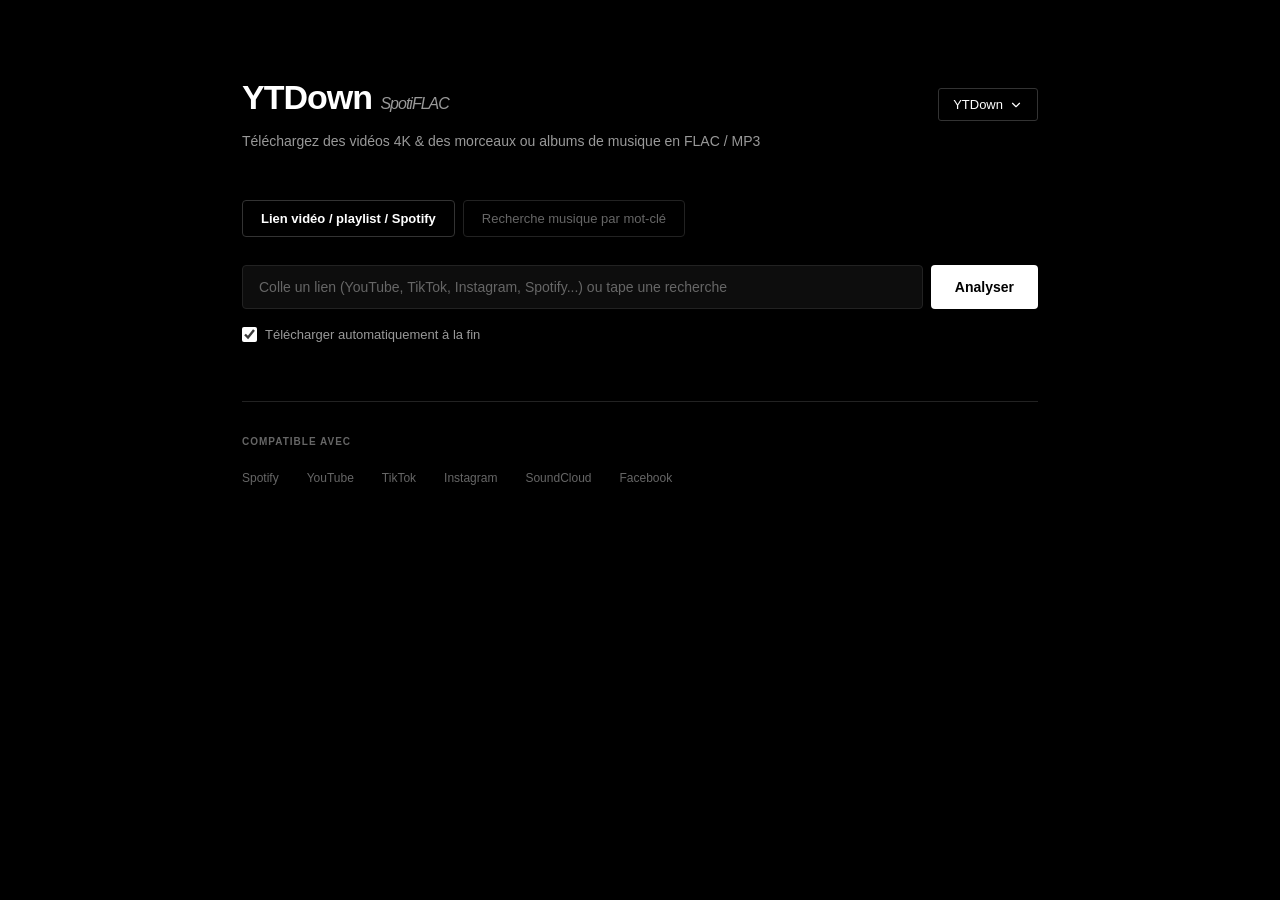
==== templates/index.html @ 919055d5 "Unifie la navigation en menu déroulant et espace mieux l'interface Remplace les liens de nav à plat " ====
<!DOCTYPE html>
<html lang="fr">
<head>
  <meta charset="UTF-8">
  <meta name="viewport" content="width=device-width, initial-scale=1.0">
  <title>YTDown — Téléchargeur Vidéo & Musique FLAC</title>
  <link rel="stylesheet" href="/static/style.css">
</head>
<body>

  <div class="app">

    <!-- ── En-tête ── -->
    <header>
      <div class="header-top">
        <h1 class="logo">YTDown <span style="font-size:16px; font-weight:400; color:var(--muted2); font-style:italic;">SpotiFLAC</span></h1>
        <div class="service-switch" id="service-switch">
          <button type="button" class="service-switch-btn" id="service-switch-btn" aria-haspopup="true" aria-expanded="false">
            <span>YTDown</span>
            <svg class="chevron" viewBox="0 0 24 24" width="14" height="14" fill="none" stroke="currentColor" stroke-width="2" stroke-linecap="round" stroke-linejoin="round" aria-hidden="true"><path d="M6 9l6 6 6-6"></path></svg>
          </button>
          <div class="service-menu hidden" id="service-menu">
            <a class="service-item current" href="/"><strong>YTDown</strong><span>Vidéos YouTube, musique générale — FLAC/MP3</span></a>
            <a class="service-item" href="/spotify"><strong>SpotiFLAC</strong><span>Qualité maximale — Hi-Res, sources multiples (Tidal, Qobuz, Amazon...). Plus lent.</span></a>
            <a class="service-item" href="/deemix"><strong>Deemix</strong><span>Le plus rapide — Deezer uniquement, jusqu'au lossless CD (bêta)</span></a>
          </div>
        </div>
        <div class="version-badge hidden" id="version-badge">
          <span class="version-dot"></span>
          <span id="v-text">yt-dlp</span>
        </div>
      </div>
      <p style="color: var(--muted2); font-size: 14px;">Téléchargez des vidéos 4K & des morceaux ou albums de musique en FLAC / MP3</p>
    </header>

    <main>

      <!-- ── Onglets de Mode ── -->
      <div class="mode-tabs" style="display: flex; gap: 8px; margin-bottom: 20px;">
        <button class="mode-tab active" id="tab-url-btn" data-mode="url" style="padding: 10px 18px; border: 1px solid var(--border2); background: transparent; color: #fff; font-family: inherit; font-size: 13px; font-weight: 600; border-radius: 4px; cursor: pointer;">Lien vidéo / playlist / Spotify</button>
        <button class="mode-tab" id="tab-search-btn" data-mode="search" style="padding: 10px 18px; border: 1px solid var(--border); background: transparent; color: var(--muted); font-family: inherit; font-size: 13px; font-weight: 500; border-radius: 4px; cursor: pointer;">Recherche musique par mot-clé</button>
      </div>

      <!-- Mode 1 : URL (Vidéo / Playlist / Spotify Album / Track) -->
      <section id="sec-url" class="mode-sec">
        <div class="input-row">
          <input type="text" id="url-input" placeholder="Colle un lien (YouTube, TikTok, Instagram, Spotify...) ou tape une recherche" autocomplete="off" spellcheck="false">
          <button id="fetch-btn">
            <span id="btn-label">Analyser</span>
            <span id="btn-spinner" class="spinner hidden"></span>
          </button>
        </div>

        <div id="url-search-results" class="results-grid hidden" style="display: grid; grid-template-columns: repeat(auto-fill, minmax(200px, 1fr)); gap: 12px; margin-bottom: 16px;"></div>

        <div class="auto-dl-row">
          <label style="display:flex; align-items:center; gap:8px; cursor:pointer;">
            <input type="checkbox" id="auto-dl-chk" checked>
            <span>Télécharger automatiquement à la fin</span>
          </label>
        </div>
      </section>

      <!-- Mode 2 : Recherche de Musique par mot-clé -->
      <section id="sec-search" class="mode-sec hidden">
        <div class="input-row">
          <input type="text" id="music-input" placeholder="Rechercher par mot-clé (Titre, artiste, groupe)..." autocomplete="off">
          <button id="music-search-btn">
            <span id="music-btn-label">Rechercher</span>
            <span id="music-btn-spinner" class="spinner hidden"></span>
          </button>
        </div>

        <div class="music-sources" style="display: flex; gap: 6px; margin: 12px 0 4px;">
          <button class="src-chip active" data-src="youtube" style="padding: 6px 14px; border: 1px solid #fff; background: #fff; color: #000; font-size: 12px; font-weight: 600; border-radius: 3px; cursor: pointer;">YouTube</button>
          <button class="src-chip" data-src="spotify" style="padding: 6px 14px; border: 1px solid var(--border2); background: transparent; color: var(--muted2); font-size: 12px; font-weight: 500; border-radius: 3px; cursor: pointer;">Spotify</button>
          <button class="src-chip" data-src="soundcloud" style="padding: 6px 14px; border: 1px solid var(--border2); background: transparent; color: var(--muted2); font-size: 12px; font-weight: 500; border-radius: 3px; cursor: pointer;">SoundCloud</button>
        </div>

        <div id="music-results" class="results-grid" style="display: grid; grid-template-columns: repeat(auto-fill, minmax(200px, 1fr)); gap: 12px; margin-top: 12px;"></div>
        <div id="music-error" class="error hidden" style="margin-top: 12px;"></div>
      </section>

      <div id="error-msg" class="error hidden"></div>

      <!-- CARTE SPOTIFLAC / ALBUM SPOTIFY -->
      <div id="spoti-card" class="card hidden">
        <div class="thumb-wrap" style="aspect-ratio: 1/1; max-width: 240px; margin: 20px auto 0; border-radius: 4px;">
          <img id="spoti-cover" src="" alt="Cover">
          <span id="spoti-badge" class="badge badge-playlist">ALBUM</span>
        </div>
        <div class="card-body">
          <div class="meta-top">
            <h2 id="spoti-title"></h2>
            <p id="spoti-artist" class="meta-sub"></p>
          </div>

          <div class="label">Format de téléchargement SpotiFLAC</div>
          <div class="fmt-tabs" id="spoti-fmt-tabs">
            <button class="fmt-tab active" data-spoti-fmt="flac">FLAC HD (Lossless)</button>
            <button class="fmt-tab" data-spoti-fmt="mp3">MP3 320k</button>
            <button class="fmt-tab" data-spoti-fmt="m4a">M4A 256k</button>
          </div>

          <div id="spoti-track-list-wrap" style="margin-top: 8px; border-top: 1px solid var(--border); padding-top: 12px;">
            <div class="label" style="margin-bottom: 8px;">Pistes incluses (<span id="spoti-count">0</span>)</div>
            <div id="spoti-track-list" style="max-height: 200px; overflow-y: auto; display: flex; flex-direction: column; gap: 4px; font-size: 13px; color: var(--muted2);"></div>
          </div>

          <button id="spoti-dl-btn" class="dl-btn">Télécharger l'Album complet (.zip)</button>
        </div>
      </div>

      <!-- CARTE VIDÉO UNIQUE -->
      <div id="video-card" class="card hidden">
        <div class="thumb-wrap">
          <img id="video-thumb" src="" alt="">
          <span id="video-duration" class="badge"></span>
          <button id="thumb-btn" class="thumb-btn">Miniature</button>
        </div>
        <div class="card-body">
          <div class="meta-top">
            <h2 id="video-title"></h2>
            <p class="meta-sub">
              <span id="video-channel"></span>
              <span class="sep">•</span>
              <span id="video-views"></span>
            </p>
          </div>

          <div class="label">Format</div>
          <div class="fmt-tabs" id="fmt-tabs">
            <button class="fmt-tab active" data-fmt="mp4">MP4</button>
            <button class="fmt-tab" data-fmt="mp3">MP3</button>
            <button class="fmt-tab" data-fmt="flac">FLAC</button>
            <button class="fmt-tab" data-fmt="m4a">M4A</button>
            <button class="fmt-tab" data-fmt="mkv">MKV</button>
            <button class="fmt-tab fmt-optimal" data-fmt="best">Optimal</button>
          </div>

          <div id="quality-section">
            <div class="label">Qualité maximale</div>
            <div class="q-grid" id="q-grid">
              <button class="q-btn active" data-q="1080">1080p</button>
              <button class="q-btn" data-q="720">720p</button>
              <button class="q-btn" data-q="480">480p</button>
              <button class="q-btn" data-q="4k">4K</button>
            </div>
          </div>

          <button id="dl-btn" class="dl-btn">Télécharger</button>
        </div>
      </div>

      <!-- CARTE PLAYLIST -->
      <div id="playlist-card" class="card hidden">
        <div class="thumb-wrap">
          <img id="p-thumb" src="" alt="">
          <span id="p-count" class="badge badge-playlist">PLAYLIST</span>
        </div>
        <div class="card-body">
          <div class="meta-top">
            <h2 id="p-title"></h2>
            <p id="p-channel" class="meta-sub"></p>
          </div>

          <div class="label">Format</div>
          <div class="fmt-tabs" id="p-fmt-tabs">
            <button class="fmt-tab active" data-fmt="mp4">MP4</button>
            <button class="fmt-tab" data-fmt="mp3">MP3</button>
            <button class="fmt-tab" data-fmt="flac">FLAC</button>
          </div>

          <button id="p-dl-btn" class="dl-btn">Tout télécharger (.zip)</button>
        </div>
      </div>

      <!-- CARTE PROGRESSION -->
      <div id="progress-card" class="card hidden">
        <div class="prog-head">
          <span id="prog-label">Démarrage...</span>
          <span id="prog-pct">0%</span>
        </div>
        <div class="prog-track">
          <div id="prog-fill" class="prog-fill"></div>
        </div>
        <div class="prog-meta">
          <span id="prog-current"></span>
          <div>
            <span id="prog-speed"></span>
            <span id="prog-eta" style="margin-left: 8px;"></span>
          </div>
        </div>
      </div>

      <!-- CARTE TERMINÉ -->
      <div id="done-card" class="card done-card hidden">
        <span class="done-check">✓</span>
        <div class="done-info">
          <strong>Terminé</strong>
          <span id="done-name"></span>
        </div>
        <a href="#" id="save-link" class="save-btn">Sauvegarder</a>
      </div>

    </main>

    <!-- ── Services ── -->
    <footer>
      <p class="compat-label">Compatible avec</p>
      <div class="services">
        <div class="svc" title="Spotify"><span>Spotify</span></div>
        <div class="svc" title="YouTube"><span>YouTube</span></div>
        <div class="svc" title="TikTok"><span>TikTok</span></div>
        <div class="svc" title="Instagram"><span>Instagram</span></div>
        <div class="svc" title="SoundCloud"><span>SoundCloud</span></div>
        <div class="svc" title="Facebook"><span>Facebook</span></div>
      </div>
    </footer>

  </div>

  <script src="/static/nav.js"></script>
  <script src="/static/app.js"></script>
</body>
</html>
---- static/style.css ----
*, *::before, *::after { box-sizing: border-box; margin: 0; padding: 0; }

:root {
  --bg:      #000;
  --card:    #0d0d0d;
  --border:  #222;
  --border2: #333;
  --text:    #fff;
  --muted:   #666;
  --muted2:  #999;
}

body {
  font-family: 'Helvetica Neue', Helvetica, Arial, -apple-system, sans-serif;
  background: var(--bg);
  color: var(--text);
  min-height: 100vh;
  font-size: 15px;
  line-height: 1.5;
  -webkit-font-smoothing: antialiased;
}

.app {
  max-width: 860px;
  margin: 0 auto;
  padding: 72px 32px 110px;
}

/* Un peu d'air entre chaque bloc direct de <main> (sections, cartes...) ;
   les margin-bottom existants (ex. .card) fusionnent avec cette valeur au
   lieu de s'additionner (comportement standard du flux normal). */
main > * + * {
  margin-top: 28px;
}

/* ─── Header ─────────────────────────────── */
header {
  margin-bottom: 48px;
}

.header-top {
  display: flex;
  align-items: baseline;
  justify-content: space-between;
  margin-bottom: 8px;
}

.logo {
  font-size: 34px;
  font-weight: 700;
  letter-spacing: -1px;
}

.version-badge {
  display: flex;
  align-items: center;
  gap: 6px;
  color: var(--muted);
  font-size: 11px;
  cursor: default;
}

.version-dot {
  width: 6px;
  height: 6px;
  border-radius: 50%;
  background: var(--muted);
  flex-shrink: 0;
  transition: background 0.3s;
}

.version-dot.ok      { background: #4ade80; }
.version-dot.checking { background: #facc15; animation: pulse 1s infinite; }
.version-dot.error   { background: #f87171; }

@keyframes pulse {
  0%, 100% { opacity: 1; }
  50%       { opacity: 0.3; }
}

.tagline {
  color: var(--muted);
  font-size: 13px;
}

.beta-badge {
  display: inline-block;
  vertical-align: middle;
  margin-left: 8px;
  padding: 2px 8px;
  border-radius: 3px;
  background: #facc15;
  color: #000;
  font-size: 11px;
  font-weight: 700;
  letter-spacing: 0.04em;
}

/* ─── Input row ───────────────────────────── */
.input-row {
  display: flex;
  gap: 8px;
  margin-bottom: 16px;
}

.input-row input {
  flex: 1;
  background: var(--card);
  border: 1px solid var(--border);
  border-radius: 4px;
  color: var(--text);
  font-family: inherit;
  font-size: 14px;
  padding: 13px 16px;
  outline: none;
  transition: border-color 0.15s;
  min-width: 0;
}

.input-row input::placeholder { color: var(--muted); }
.input-row input:focus { border-color: var(--border2); }

.input-row button {
  flex-shrink: 0;
  background: #fff;
  border: none;
  border-radius: 4px;
  color: #000;
  font-family: inherit;
  font-size: 14px;
  font-weight: 600;
  padding: 13px 24px;
  cursor: pointer;
  transition: opacity 0.15s;
  white-space: nowrap;
}

.input-row button:hover   { opacity: 0.85; }
.input-row button:disabled { opacity: 0.4; cursor: not-allowed; }

/* ─── Auto-download toggle ────────────────── */
.auto-dl-row {
  display: flex;
  align-items: center;
  gap: 8px;
  margin-bottom: 16px;
  cursor: pointer;
  color: var(--muted2);
  font-size: 13px;
  user-select: none;
}

.auto-dl-row input[type="checkbox"] {
  width: 15px;
  height: 15px;
  accent-color: #fff;
  cursor: pointer;
  flex-shrink: 0;
}

/* ─── Error ───────────────────────────────── */
.error {
  border: 1px solid #3a1a1a;
  background: #1a0a0a;
  border-radius: 4px;
  color: #f87171;
  font-size: 13px;
  padding: 12px 14px;
  margin-bottom: 16px;
}

/* ─── Cards ───────────────────────────────── */
.card {
  background: var(--card);
  border: 1px solid var(--border);
  border-radius: 4px;
  margin-bottom: 12px;
  overflow: hidden;
  animation: fadeUp 0.2s ease both;
}

@keyframes fadeUp {
  from { opacity: 0; transform: translateY(6px); }
  to   { opacity: 1; transform: translateY(0); }
}

/* Thumbnail */
.thumb-wrap {
  position: relative;
  aspect-ratio: 16/9;
  background: #111;
  overflow: hidden;
}

.thumb-wrap img {
  width: 100%;
  height: 100%;
  object-fit: cover;
  display: block;
}

.badge {
  position: absolute;
  bottom: 8px;
  right: 8px;
  background: rgba(0,0,0,0.8);
  color: #fff;
  font-size: 11px;
  font-weight: 600;
  padding: 2px 7px;
  border-radius: 2px;
  letter-spacing: 0.02em;
}

.badge-playlist {
  bottom: auto;
  top: 8px;
  right: 8px;
  background: #fff;
  color: #000;
}

.thumb-btn {
  position: absolute;
  top: 8px;
  right: 8px;
  background: rgba(0,0,0,0.75);
  border: 1px solid rgba(255,255,255,0.15);
  border-radius: 3px;
  color: #fff;
  font-family: inherit;
  font-size: 11px;
  font-weight: 500;
  padding: 5px 10px;
  cursor: pointer;
  transition: background 0.15s;
}

.thumb-btn:hover    { background: rgba(0,0,0,0.95); }
.thumb-btn:disabled { opacity: 0.4; cursor: not-allowed; }

/* Card body */
.card-body {
  padding: 26px;
  display: flex;
  flex-direction: column;
  gap: 20px;
}

.meta-top { display: flex; flex-direction: column; gap: 5px; }

.meta-top h2 {
  font-size: 17px;
  font-weight: 600;
  line-height: 1.35;
}

.meta-sub { color: var(--muted2); font-size: 13px; }
.sep { margin: 0 6px; opacity: 0.4; }

/* ─── Section label ───────────────────────── */
.label {
  font-size: 10px;
  font-weight: 700;
  text-transform: uppercase;
  letter-spacing: 0.1em;
  color: var(--muted);
  margin-bottom: -6px;
}

/* ─── Format tabs ─────────────────────────── */
.fmt-tabs {
  display: flex;
  gap: 6px;
}

.fmt-tab {
  padding: 8px 16px;
  border: 1px solid var(--border2);
  border-radius: 3px;
  background: transparent;
  color: var(--muted2);
  font-family: inherit;
  font-size: 13px;
  font-weight: 500;
  cursor: pointer;
  display: flex;
  align-items: center;
  gap: 5px;
  transition: all 0.15s;
}

.fmt-tab:hover { border-color: #555; color: var(--text); }

.fmt-tab.active {
  background: #fff;
  border-color: #fff;
  color: #000;
}

/* Optimal tab — slightly wider, marked as default */
.fmt-optimal {
  font-weight: 700;
  letter-spacing: 0.01em;
}

.fmt-tab.unavailable {
  opacity: 0.25;
  cursor: not-allowed;
  pointer-events: none;
}

.settings-head {
  display: flex;
  align-items: center;
  justify-content: space-between;
}

.settings-panel {
  display: flex;
  flex-direction: column;
  gap: 20px;
}

.settings-hint {
  font-size: 11px;
  margin-top: 6px;
}

.gear-btn {
  display: flex;
  align-items: center;
  justify-content: center;
  width: 32px;
  height: 32px;
  flex-shrink: 0;
  background: transparent;
  border: 1px solid var(--border2);
  border-radius: 50%;
  color: var(--muted2);
  cursor: pointer;
  transition: all 0.15s;
}

.gear-btn:hover, .gear-btn[aria-expanded="true"] {
  color: var(--text);
  border-color: var(--muted2);
}

/* ─── Quality grid ────────────────────────── */
.q-grid {
  display: flex;
  flex-wrap: wrap;
  gap: 6px;
}

.q-btn {
  padding: 8px 15px;
  border: 1px solid var(--border2);
  border-radius: 3px;
  background: transparent;
  color: var(--muted2);
  font-family: inherit;
  font-size: 13px;
  font-weight: 500;
  cursor: pointer;
  transition: all 0.15s;
}

.q-btn:hover  { border-color: #555; color: var(--text); }

.q-btn.active {
  border-color: #fff;
  color: #fff;
}

.q-btn:disabled {
  opacity: 0.2;
  cursor: not-allowed;
  border-color: var(--border);
}

/* ─── Download button ─────────────────────── */
.dl-btn {
  width: 100%;
  padding: 13px;
  background: #fff;
  border: none;
  border-radius: 3px;
  color: #000;
  font-family: inherit;
  font-size: 14px;
  font-weight: 700;
  letter-spacing: 0.02em;
  cursor: pointer;
  transition: opacity 0.15s;
  margin-top: 4px;
}

.dl-btn:hover    { opacity: 0.85; }
.dl-btn:disabled { opacity: 0.35; cursor: not-allowed; }

/* ─── Progress card ───────────────────────── */
.prog-head {
  display: flex;
  justify-content: space-between;
  align-items: center;
  padding: 16px 20px 10px;
  font-size: 13px;
}

#prog-pct { font-weight: 700; }

.prog-track {
  height: 2px;
  background: #1a1a1a;
  margin: 0 20px;
}

.prog-fill {
  height: 100%;
  background: #fff;
  width: 0%;
  transition: width 0.3s ease;
}

.prog-meta {
  display: flex;
  justify-content: space-between;
  padding: 8px 20px 16px;
  font-size: 11px;
  color: var(--muted);
}

/* ─── Done card ───────────────────────────── */
.done-card {
  display: flex;
  align-items: center;
  gap: 14px;
  padding: 16px 20px;
  border-color: #1a2a1a;
  background: #080e08;
}

.done-check {
  font-size: 18px;
  color: #4ade80;
  flex-shrink: 0;
}

.done-info {
  flex: 1;
  min-width: 0;
  display: flex;
  flex-direction: column;
  gap: 2px;
}

.done-info strong { font-size: 13px; font-weight: 600; }

.done-info span {
  font-size: 11px;
  color: var(--muted);
  white-space: nowrap;
  overflow: hidden;
  text-overflow: ellipsis;
}

.save-btn {
  flex-shrink: 0;
  padding: 8px 16px;
  background: #4ade80;
  border-radius: 3px;
  color: #000;
  font-family: inherit;
  font-size: 12px;
  font-weight: 700;
  text-decoration: none;
  transition: opacity 0.15s;
}

.save-btn:hover { opacity: 0.85; }

/* ─── Footer / services ───────────────────── */
footer {
  margin-top: 56px;
  padding-top: 32px;
  border-top: 1px solid var(--border);
}

.compat-label {
  font-size: 10px;
  font-weight: 700;
  text-transform: uppercase;
  letter-spacing: 0.1em;
  color: var(--muted);
  margin-bottom: 20px;
}

.services {
  display: flex;
  flex-wrap: wrap;
  gap: 20px 28px;
}

.svc {
  display: flex;
  align-items: center;
  gap: 7px;
  color: var(--muted);
  transition: color 0.15s;
  cursor: default;
}

.svc:hover { color: var(--text); }

.svc svg {
  width: 16px;
  height: 16px;
  flex-shrink: 0;
}

.svc span {
  font-size: 12px;
  font-weight: 500;
}

/* ─── Utility ─────────────────────────────── */
.hidden { display: none !important; }

/* ─── Responsive ──────────────────────────── */
@media (max-width: 480px) {
  .app { padding: 32px 14px 60px; }
  .input-row { flex-direction: column; }
  .input-row button { width: 100%; }
  .fmt-tabs { flex-wrap: wrap; }
  .done-card { flex-wrap: wrap; }
  .save-btn { width: 100%; text-align: center; }
}

/* ─── Réglages avancés (switches) ────────── */
.adv-settings {
  border: 1px solid var(--border);
  border-radius: 10px;
  padding: 0;
  margin: 4px 0 16px;
  background: rgba(255,255,255,0.02);
}
.adv-settings summary {
  cursor: pointer;
  padding: 12px 14px;
  font-size: 13px;
  font-weight: 600;
  color: var(--muted2);
  list-style: none;
  display: flex;
  align-items: baseline;
  gap: 8px;
  user-select: none;
  min-height: 44px;
}
.adv-settings summary::-webkit-details-marker { display: none; }
.adv-settings summary::before { content: '▸'; transition: transform 0.15s; }
.adv-settings[open] summary::before { transform: rotate(90deg); }
.adv-settings summary:hover { color: var(--text); }
.summary-hint { font-weight: 400; font-size: 11px; color: var(--muted); }

.settings-groups {
  display: grid;
  grid-template-columns: repeat(auto-fit, minmax(240px, 1fr));
  gap: 4px 24px;
  padding: 4px 14px 14px;
}
.settings-group h4 {
  font-size: 11px;
  text-transform: uppercase;
  letter-spacing: 0.06em;
  color: var(--muted);
  margin: 12px 0 6px;
}

.toggle {
  display: flex;
  align-items: center;
  gap: 10px;
  padding: 7px 0;
  cursor: pointer;
  min-height: 36px;
  -webkit-tap-highlight-color: transparent;
}
.toggle input { position: absolute; opacity: 0; width: 0; height: 0; }
.toggle .switch {
  flex: 0 0 auto;
  width: 38px;
  height: 22px;
  border-radius: 11px;
  background: var(--border2);
  position: relative;
  transition: background 0.15s;
}
.toggle .switch::after {
  content: '';
  position: absolute;
  top: 2px;
  left: 2px;
  width: 18px;
  height: 18px;
  border-radius: 50%;
  background: #fff;
  transition: transform 0.15s;
}
.toggle input:checked + .switch { background: #1db954; }
.toggle input:checked + .switch::after { transform: translateX(16px); }
.toggle input:focus-visible + .switch { outline: 2px solid #1db954; outline-offset: 2px; }
.toggle-text { font-size: 13px; color: var(--text); }

.toggle-select { justify-content: space-between; }
.toggle-select select {
  background: var(--card);
  color: var(--text);
  border: 1px solid var(--border2);
  border-radius: 8px;
  padding: 8px 10px;
  font-size: 13px;
  min-height: 40px;
}

/* ─── Liste de pistes sélectionnables ────── */
.tracks-head {
  display: flex;
  align-items: center;
  justify-content: space-between;
  gap: 10px;
  flex-wrap: wrap;
}
.track-tools { display: flex; gap: 6px; }
.mini-btn {
  background: transparent;
  border: 1px solid var(--border2);
  border-radius: 8px;
  color: var(--muted2);
  font-size: 11px;
  padding: 6px 12px;
  cursor: pointer;
  min-height: 32px;
}
.mini-btn:hover { color: var(--text); border-color: var(--muted2); }

.track-list {
  max-height: 360px;
  overflow-y: auto;
  border: 1px solid var(--border);
  border-radius: 10px;
  margin-top: 8px;
}
.track-row {
  display: flex;
  align-items: center;
  gap: 10px;
  padding: 9px 12px;
  border-bottom: 1px solid var(--border);
  cursor: pointer;
  min-height: 44px;
  -webkit-tap-highlight-color: transparent;
}
.track-row:last-child { border-bottom: none; }
.track-row:hover { background: rgba(255,255,255,0.03); }
.track-row .switch { flex: 0 0 auto; }
.track-num {
  flex: 0 0 auto;
  width: 24px;
  text-align: right;
  font-size: 11px;
  color: var(--muted);
  font-variant-numeric: tabular-nums;
}
.track-text {
  font-size: 13px;
  min-width: 0;
  overflow: hidden;
  text-overflow: ellipsis;
  white-space: nowrap;
}
.track-text strong { font-weight: 500; color: var(--text); }
.track-text span { color: var(--muted2); }
.track-text em { color: var(--muted); font-style: normal; font-size: 11px; }

@media (max-width: 560px) {
  .settings-groups { grid-template-columns: 1fr; }
  .toggle { min-height: 44px; }
  .toggle-text { font-size: 14px; }
  .track-text { white-space: normal; }
}

/* ─── Admin panel ──────────────────────────── */
.admin-h2 { font-size: 15px; font-weight: 600; margin-bottom: 4px; }

.admin-success {
  border: 1px solid #16351f;
  background: #0a1a0d;
  border-radius: 4px;
  color: #4ade80;
  font-size: 13px;
  padding: 12px 14px;
  margin-bottom: 16px;
}

.admin-list {
  display: flex;
  flex-direction: column;
  gap: 8px;
  margin: 8px 0 16px;
}

.admin-row {
  display: flex;
  flex-wrap: wrap;
  align-items: center;
  gap: 10px;
  padding: 10px 0;
  border-bottom: 1px solid var(--border);
  font-size: 13px;
}

.admin-row code {
  color: var(--muted2);
  font-size: 12px;
}

.admin-row-action { margin-left: auto; }

.admin-form {
  display: flex;
  flex-direction: column;
  gap: 10px;
  padding-top: 8px;
  border-top: 1px solid var(--border);
}

.role-badge {
  font-size: 11px;
  font-weight: 600;
  padding: 2px 8px;
  border-radius: 2px;
  background: var(--card);
  border: 1px solid var(--border2);
  color: var(--muted2);
}

.role-badge.role-admin {
  background: #fff;
  border-color: #fff;
  color: #000;
}

/* ─── Preview d'extrait audio ──────────────── */
.preview-btn {
  display: flex;
  align-items: center;
  justify-content: center;
  width: 26px;
  height: 26px;
  flex-shrink: 0;
  background: transparent;
  border: 1px solid var(--border2);
  border-radius: 50%;
  color: var(--muted2);
  font-size: 10px;
  cursor: pointer;
  transition: all 0.15s;
}

.preview-btn:hover { color: var(--text); border-color: var(--muted2); }

.preview-btn.playing {
  background: #fff;
  border-color: #fff;
  color: #000;
}

/* ─── Sélecteur de service (menu déroulant) ─ */
.service-switch { position: relative; }

.service-switch-btn {
  display: flex;
  align-items: center;
  gap: 6px;
  padding: 8px 14px;
  border: 1px solid var(--border2);
  border-radius: 3px;
  background: transparent;
  color: var(--text);
  font-family: inherit;
  font-size: 13px;
  font-weight: 500;
  cursor: pointer;
  transition: all 0.15s;
}

.service-switch-btn:hover, .service-switch-btn[aria-expanded="true"] {
  border-color: #555;
}

.service-switch-btn .chevron { flex-shrink: 0; transition: transform 0.15s; }
.service-switch-btn[aria-expanded="true"] .chevron { transform: rotate(180deg); }

.service-menu {
  position: absolute;
  top: calc(100% + 8px);
  right: 0;
  width: 300px;
  max-width: 90vw;
  background: var(--card);
  border: 1px solid var(--border2);
  border-radius: 6px;
  padding: 6px;
  z-index: 20;
  box-shadow: 0 12px 32px rgba(0,0,0,0.5);
}

.service-item {
  display: flex;
  flex-direction: column;
  gap: 3px;
  padding: 10px 12px;
  border-radius: 4px;
  text-decoration: none;
  color: var(--text);
  transition: background 0.15s;
}

.service-item:hover { background: rgba(255,255,255,0.06); }

.service-item strong {
  font-size: 13px;
  font-weight: 600;
  display: flex;
  align-items: center;
  gap: 6px;
}

.service-item span { font-size: 11px; color: var(--muted2); line-height: 1.4; }

.service-item.current { background: rgba(255,255,255,0.04); cursor: default; }

.service-item.current strong::after {
  content: 'Ici';
  font-size: 9px;
  font-weight: 700;
  text-transform: uppercase;
  letter-spacing: 0.04em;
  color: var(--muted);
  border: 1px solid var(--border2);
  border-radius: 2px;
  padding: 1px 5px;
  margin-left: auto;
}
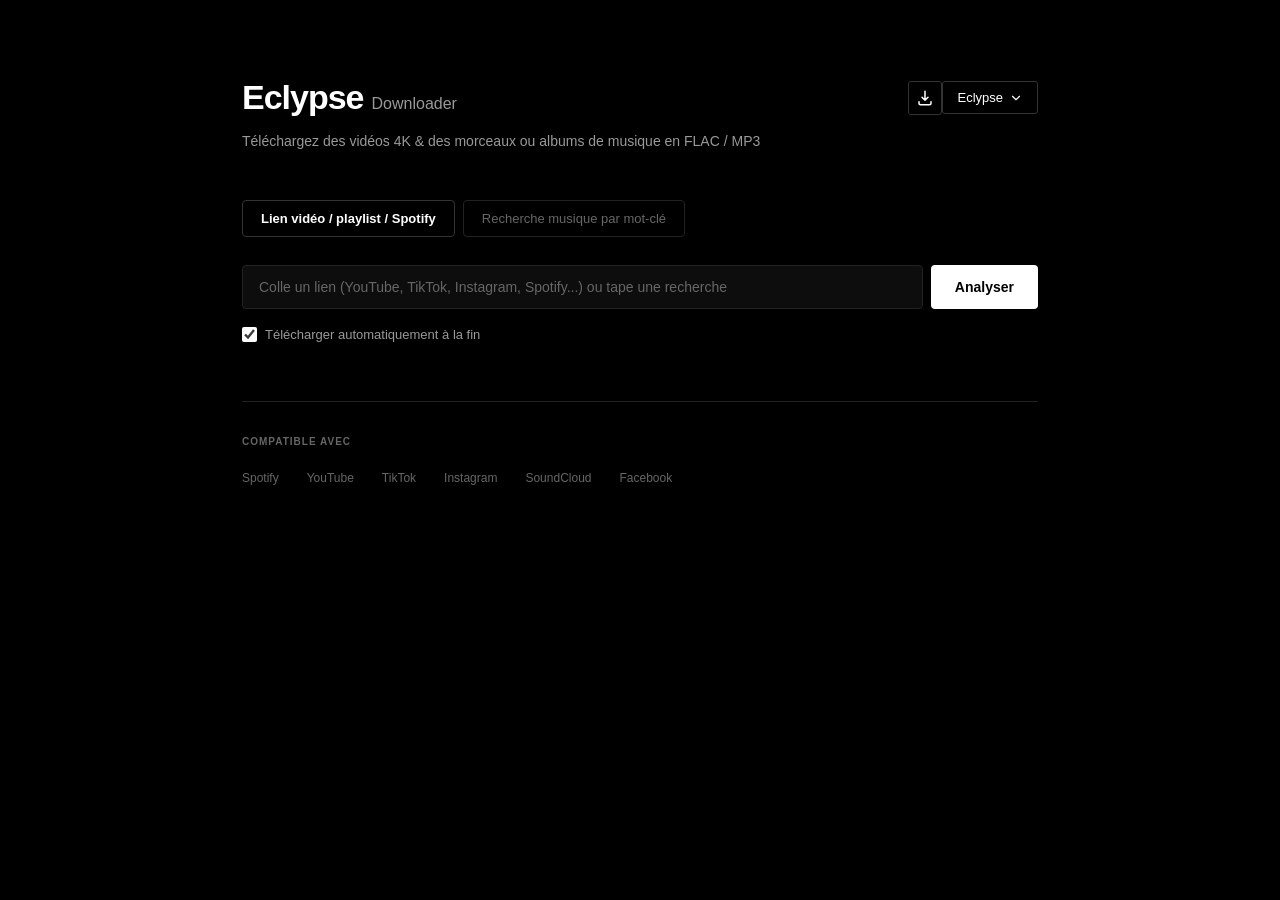
==== commit 4add7cd0: "Ajoute un bouton d'annulation de téléchargement (yt-dlp, SpotiFLAC, Deemix) Nouvelle route /api/canc" ====
--- a/templates/index.html
+++ b/templates/index.html
@@ -3,7 +3,7 @@
 <head>
   <meta charset="UTF-8">
   <meta name="viewport" content="width=device-width, initial-scale=1.0">
-  <title>YTDown — Téléchargeur Vidéo & Musique FLAC</title>
+  <title>Eclypse Downloader</title>
   <link rel="stylesheet" href="/static/style.css">
 </head>
 <body>
@@ -13,21 +13,23 @@
     <!-- ── En-tête ── -->
     <header>
       <div class="header-top">
-        <h1 class="logo">YTDown <span style="font-size:16px; font-weight:400; color:var(--muted2); font-style:italic;">SpotiFLAC</span></h1>
-        <div class="service-switch" id="service-switch">
-          <button type="button" class="service-switch-btn" id="service-switch-btn" aria-haspopup="true" aria-expanded="false">
-            <span>YTDown</span>
-            <svg class="chevron" viewBox="0 0 24 24" width="14" height="14" fill="none" stroke="currentColor" stroke-width="2" stroke-linecap="round" stroke-linejoin="round" aria-hidden="true"><path d="M6 9l6 6 6-6"></path></svg>
-          </button>
-          <div class="service-menu hidden" id="service-menu">
-            <a class="service-item current" href="/"><strong>YTDown</strong><span>Vidéos YouTube, musique générale — FLAC/MP3</span></a>
-            <a class="service-item" href="/spotify"><strong>SpotiFLAC</strong><span>Qualité maximale — Hi-Res, sources multiples (Tidal, Qobuz, Amazon...). Plus lent.</span></a>
-            <a class="service-item" href="/deemix"><strong>Deemix</strong><span>Le plus rapide — Deezer uniquement, jusqu'au lossless CD (bêta)</span></a>
-          </div>
-        </div>
-        <div class="version-badge hidden" id="version-badge">
-          <span class="version-dot"></span>
-          <span id="v-text">yt-dlp</span>
+        <h1 class="logo">Eclypse<span class="logo-mode">Downloader</span></h1>
+        <div class="header-actions">
+          <div class="service-switch" id="service-switch">
+            <button type="button" class="service-switch-btn" id="service-switch-btn" aria-haspopup="true" aria-expanded="false">
+              <span>Eclypse</span>
+              <svg class="chevron" viewBox="0 0 24 24" width="14" height="14" fill="none" stroke="currentColor" stroke-width="2" stroke-linecap="round" stroke-linejoin="round" aria-hidden="true"><path d="M6 9l6 6 6-6"></path></svg>
+            </button>
+            <div class="service-menu hidden" id="service-menu">
+              <a class="service-item current" href="/"><strong>Eclypse</strong><span>Vidéos YouTube, musique générale — FLAC/MP3</span></a>
+              <a class="service-item" href="/spotify"><strong>SpotiFLAC</strong><span>Qualité maximale — Hi-Res, sources multiples (Tidal, Qobuz, Amazon...). Plus lent.</span></a>
+              <a class="service-item" href="/deemix"><strong>Deemix</strong><span>Le plus rapide — Deezer uniquement, jusqu'au lossless CD (bêta)</span></a>
+            </div>
+          </div>
+          <div class="version-badge hidden" id="version-badge">
+            <span class="version-dot"></span>
+            <span id="v-text">yt-dlp</span>
+          </div>
         </div>
       </div>
       <p style="color: var(--muted2); font-size: 14px;">Téléchargez des vidéos 4K & des morceaux ou albums de musique en FLAC / MP3</p>
@@ -55,7 +57,7 @@
 
         <div class="auto-dl-row">
           <label style="display:flex; align-items:center; gap:8px; cursor:pointer;">
-            <input type="checkbox" id="auto-dl-chk" checked>
+            <input type="checkbox" id="auto-dl-chk" data-auto-dl checked>
             <span>Télécharger automatiquement à la fin</span>
           </label>
         </div>
@@ -83,33 +85,10 @@
 
       <div id="error-msg" class="error hidden"></div>
 
-      <!-- CARTE SPOTIFLAC / ALBUM SPOTIFY -->
-      <div id="spoti-card" class="card hidden">
-        <div class="thumb-wrap" style="aspect-ratio: 1/1; max-width: 240px; margin: 20px auto 0; border-radius: 4px;">
-          <img id="spoti-cover" src="" alt="Cover">
-          <span id="spoti-badge" class="badge badge-playlist">ALBUM</span>
-        </div>
-        <div class="card-body">
-          <div class="meta-top">
-            <h2 id="spoti-title"></h2>
-            <p id="spoti-artist" class="meta-sub"></p>
-          </div>
-
-          <div class="label">Format de téléchargement SpotiFLAC</div>
-          <div class="fmt-tabs" id="spoti-fmt-tabs">
-            <button class="fmt-tab active" data-spoti-fmt="flac">FLAC HD (Lossless)</button>
-            <button class="fmt-tab" data-spoti-fmt="mp3">MP3 320k</button>
-            <button class="fmt-tab" data-spoti-fmt="m4a">M4A 256k</button>
-          </div>
-
-          <div id="spoti-track-list-wrap" style="margin-top: 8px; border-top: 1px solid var(--border); padding-top: 12px;">
-            <div class="label" style="margin-bottom: 8px;">Pistes incluses (<span id="spoti-count">0</span>)</div>
-            <div id="spoti-track-list" style="max-height: 200px; overflow-y: auto; display: flex; flex-direction: column; gap: 4px; font-size: 13px; color: var(--muted2);"></div>
-          </div>
-
-          <button id="spoti-dl-btn" class="dl-btn">Télécharger l'Album complet (.zip)</button>
-        </div>
-      </div>
+      <button type="button" id="back-btn" class="back-btn hidden">
+        <svg viewBox="0 0 24 24" width="16" height="16" fill="none" stroke="currentColor" stroke-width="2" stroke-linecap="round" stroke-linejoin="round" aria-hidden="true"><path d="M19 12H5M12 19l-7-7 7-7"></path></svg>
+        Retour
+      </button>
 
       <!-- CARTE VIDÉO UNIQUE -->
       <div id="video-card" class="card hidden">
@@ -130,12 +109,12 @@
 
           <div class="label">Format</div>
           <div class="fmt-tabs" id="fmt-tabs">
-            <button class="fmt-tab active" data-fmt="mp4">MP4</button>
+            <button class="fmt-tab" data-fmt="mp4">MP4</button>
             <button class="fmt-tab" data-fmt="mp3">MP3</button>
             <button class="fmt-tab" data-fmt="flac">FLAC</button>
             <button class="fmt-tab" data-fmt="m4a">M4A</button>
             <button class="fmt-tab" data-fmt="mkv">MKV</button>
-            <button class="fmt-tab fmt-optimal" data-fmt="best">Optimal</button>
+            <button class="fmt-tab fmt-optimal active" data-fmt="best">Optimal</button>
           </div>
 
           <div id="quality-section">
@@ -171,6 +150,44 @@
             <button class="fmt-tab" data-fmt="flac">FLAC</button>
           </div>
 
+          <div id="p-quality-section">
+            <div class="label">Qualité maximale</div>
+            <div class="q-grid" id="p-q-grid">
+              <button class="q-btn active" data-q="1080">1080p</button>
+              <button class="q-btn" data-q="720">720p</button>
+              <button class="q-btn" data-q="480">480p</button>
+              <button class="q-btn" data-q="4k">4K</button>
+            </div>
+          </div>
+
+          <div id="channel-scope-section" class="hidden">
+            <div class="label">Vidéos à télécharger</div>
+            <div class="fmt-tabs" id="scope-tabs">
+              <button class="fmt-tab active" data-scope="all">Toutes</button>
+              <button class="fmt-tab" data-scope="range">Intervalle</button>
+              <button class="fmt-tab" data-scope="date">Depuis une date</button>
+            </div>
+
+            <div id="scope-range-fields" class="scope-fields hidden">
+              <div class="scope-row">
+                <label>De la vidéo n° <input type="number" id="range-start" min="1" value="1"></label>
+                <label>à la vidéo n° <input type="number" id="range-end" min="1" value="10"></label>
+              </div>
+            </div>
+
+            <div id="scope-date-fields" class="scope-fields hidden">
+              <div class="q-grid" id="date-preset-grid">
+                <button class="q-btn" data-preset="now-7days">7 jours</button>
+                <button class="q-btn" data-preset="now-1month">1 mois</button>
+                <button class="q-btn" data-preset="now-3months">3 mois</button>
+                <button class="q-btn" data-preset="now-6months">6 mois</button>
+                <button class="q-btn active" data-preset="now-1year">1 an</button>
+                <button class="q-btn" data-preset="custom">Date précise</button>
+              </div>
+              <input type="date" id="date-custom" class="hidden">
+            </div>
+          </div>
+
           <button id="p-dl-btn" class="dl-btn">Tout télécharger (.zip)</button>
         </div>
       </div>
@@ -190,6 +207,9 @@
             <span id="prog-speed"></span>
             <span id="prog-eta" style="margin-left: 8px;"></span>
           </div>
+        </div>
+        <div class="prog-actions">
+          <button type="button" id="prog-cancel-btn" class="mini-btn mini-btn-danger">Annuler</button>
         </div>
       </div>
 
@@ -220,7 +240,9 @@
 
   </div>
 
+  <script src="/static/persist.js"></script>
   <script src="/static/nav.js"></script>
-  <script src="/static/app.js"></script>
+  <script src="/static/downloads-queue.js?v=6"></script>
+  <script src="/static/app.js?v=5"></script>
 </body>
 </html>
--- a/static/style.css
+++ b/static/style.css
@@ -40,9 +40,16 @@
 
 .header-top {
   display: flex;
-  align-items: baseline;
+  align-items: center;
   justify-content: space-between;
+  gap: 16px;
   margin-bottom: 8px;
+}
+
+.header-actions {
+  display: flex;
+  align-items: center;
+  flex-shrink: 0;
 }
 
 .logo {
@@ -51,6 +58,19 @@
   letter-spacing: -1px;
 }
 
+.logo-mode {
+  font-size: 16px;
+  font-weight: 400;
+  letter-spacing: normal;
+  color: var(--muted2);
+  margin-left: 8px;
+}
+
+/* Position fixe en bas de l'écran : le badge arrive en async (fetch
+   /api/version) bien après le premier rendu. Dans le header, son apparition
+   décalait ou chevauchait le contenu autour (bug visuel signalé deux fois).
+   Complètement hors du flux de la page, il ne peut plus jamais rien bouger
+   ni recouvrir. */
 .version-badge {
   display: flex;
   align-items: center;
@@ -58,6 +78,16 @@
   color: var(--muted);
   font-size: 11px;
   cursor: default;
+  position: fixed;
+  bottom: 14px;
+  right: 16px;
+  background: rgba(0,0,0,0.7);
+  backdrop-filter: blur(4px);
+  padding: 5px 10px;
+  border-radius: 20px;
+  border: 1px solid var(--border);
+  white-space: nowrap;
+  z-index: 5;
 }
 
 .version-dot {
@@ -265,7 +295,7 @@
   text-transform: uppercase;
   letter-spacing: 0.1em;
   color: var(--muted);
-  margin-bottom: -6px;
+  margin-bottom: 8px;
 }
 
 /* ─── Format tabs ─────────────────────────── */
@@ -325,6 +355,17 @@
 .settings-hint {
   font-size: 11px;
   margin-top: 6px;
+}
+
+/* Air entre un intitulé de section (Qualité, Format, Sources...) et les
+   boutons juste en dessous : sans ça, .meta-sub n'a pas de margin et le
+   texte touche presque les tabs (bug visuel signalé). */
+.meta-sub + .fmt-tabs,
+.meta-sub + .q-grid,
+.meta-sub + .track-list,
+.meta-sub + #spotify-tracks,
+.meta-sub + #deemix-tracks {
+  margin-top: 10px;
 }
 
 .gear-btn {
@@ -432,6 +473,12 @@
   color: var(--muted);
 }
 
+.prog-actions {
+  display: flex;
+  justify-content: flex-end;
+  padding: 0 20px 16px;
+}
+
 /* ─── Done card ───────────────────────────── */
 .done-card {
   display: flex;
@@ -442,11 +489,19 @@
   background: #080e08;
 }
 
+.done-card.quality-warning {
+  border-color: #3a2f0a;
+  background: #0e0a02;
+}
+
 .done-check {
   font-size: 18px;
   color: #4ade80;
   flex-shrink: 0;
 }
+
+.quality-warning .done-check { color: #facc15; }
+.quality-warning .done-info span { color: #eab308; white-space: normal; }
 
 .done-info {
   flex: 1;
@@ -476,6 +531,7 @@
   font-size: 12px;
   font-weight: 700;
   text-decoration: none;
+  cursor: pointer;
   transition: opacity 0.15s;
 }
 
@@ -525,12 +581,124 @@
   font-weight: 500;
 }
 
+/* ─── Bouton retour ────────────────────────── */
+.back-btn {
+  display: flex;
+  align-items: center;
+  gap: 6px;
+  background: transparent;
+  border: none;
+  color: var(--muted2);
+  font-family: inherit;
+  font-size: 13px;
+  font-weight: 500;
+  cursor: pointer;
+  padding: 6px 2px;
+  min-height: 32px;
+  transition: color 0.15s, transform 0.15s;
+}
+.back-btn:hover { color: var(--text); }
+.back-btn:active { transform: translateX(-2px); }
+.back-btn svg { flex-shrink: 0; }
+
+/* ─── Spinner ──────────────────────────────── */
+.spinner {
+  display: inline-block;
+  width: 14px;
+  height: 14px;
+  border: 2px solid rgba(255,255,255,0.25);
+  border-top-color: #fff;
+  border-radius: 50%;
+  animation: spin 0.7s linear infinite;
+  vertical-align: -2px;
+}
+
+.spinner-sm { width: 11px; height: 11px; border-width: 2px; }
+
+/* Boutons pleins (fond blanc, texte noir) : le spinner doit s'y voir aussi. */
+.input-row button .spinner,
+.dl-btn .spinner {
+  border-color: rgba(0,0,0,0.25);
+  border-top-color: #000;
+}
+
+@keyframes spin {
+  to { transform: rotate(360deg); }
+}
+
+.save-btn.loading {
+  display: inline-flex;
+  align-items: center;
+  gap: 6px;
+  opacity: 0.7;
+  cursor: wait;
+  pointer-events: none;
+}
+
+/* ─── Sélection d'intervalle / date pour une chaîne ───────────────────── */
+.scope-fields { margin-top: 10px; }
+
+.scope-row {
+  display: flex;
+  flex-wrap: wrap;
+  gap: 14px;
+}
+
+.scope-row label {
+  display: flex;
+  align-items: center;
+  gap: 8px;
+  font-size: 13px;
+  color: var(--muted2);
+}
+
+.scope-row input[type="number"] {
+  width: 72px;
+  background: var(--card);
+  border: 1px solid var(--border);
+  border-radius: 4px;
+  color: var(--text);
+  font-family: inherit;
+  font-size: 13px;
+  padding: 8px 10px;
+}
+
+#date-custom {
+  margin-top: 10px;
+  background: var(--card);
+  border: 1px solid var(--border);
+  border-radius: 4px;
+  color: var(--text);
+  font-family: inherit;
+  font-size: 13px;
+  padding: 8px 10px;
+  color-scheme: dark;
+}
+
+#channel-scope-section { margin-top: 4px; }
+
 /* ─── Utility ─────────────────────────────── */
 .hidden { display: none !important; }
 
 /* ─── Responsive ──────────────────────────── */
+@media (max-width: 600px) {
+  .app { padding: 24px 16px 90px; }
+  header { margin-bottom: 32px; }
+  .header-top {
+    flex-direction: column;
+    align-items: flex-start;
+    gap: 10px;
+  }
+  .header-actions { align-self: flex-start; }
+  .logo { font-size: 26px; }
+  .logo-mode { font-size: 13px; margin-left: 6px; }
+  .service-menu { left: 0; right: auto; width: min(320px, 90vw); }
+  .card-body { padding: 18px; gap: 16px; }
+  .back-btn { min-height: 40px; }
+}
+
 @media (max-width: 480px) {
-  .app { padding: 32px 14px 60px; }
+  .app { padding: 24px 14px 60px; }
   .input-row { flex-direction: column; }
   .input-row button { width: 100%; }
   .fmt-tabs { flex-wrap: wrap; }
@@ -540,29 +708,41 @@
 
 /* ─── Réglages avancés (switches) ────────── */
 .adv-settings {
-  border: 1px solid var(--border);
+  border: 1px solid var(--border2);
   border-radius: 10px;
   padding: 0;
   margin: 4px 0 16px;
-  background: rgba(255,255,255,0.02);
+  background: rgba(255,255,255,0.035);
+  transition: border-color 0.15s, background 0.15s;
+}
+.adv-settings[open] {
+  background: rgba(255,255,255,0.05);
+  border-color: #555;
 }
 .adv-settings summary {
   cursor: pointer;
-  padding: 12px 14px;
-  font-size: 13px;
-  font-weight: 600;
-  color: var(--muted2);
+  padding: 13px 14px;
+  font-size: 13px;
+  font-weight: 700;
+  color: var(--text);
   list-style: none;
   display: flex;
   align-items: baseline;
   gap: 8px;
   user-select: none;
   min-height: 44px;
+  border-radius: 10px;
+  transition: background 0.15s;
 }
 .adv-settings summary::-webkit-details-marker { display: none; }
-.adv-settings summary::before { content: '▸'; transition: transform 0.15s; }
+.adv-settings summary::before {
+  content: '▸';
+  color: var(--muted2);
+  transition: transform 0.15s;
+}
 .adv-settings[open] summary::before { transform: rotate(90deg); }
-.adv-settings summary:hover { color: var(--text); }
+.adv-settings summary:hover { background: rgba(255,255,255,0.04); }
+.adv-settings:not([open]) summary:hover { color: var(--text); }
 .summary-hint { font-weight: 400; font-size: 11px; color: var(--muted); }
 
 .settings-groups {
@@ -855,3 +1035,209 @@
   padding: 1px 5px;
   margin-left: auto;
 }
+
+/* ─── Gestionnaire de téléchargements global ────────────────────────── */
+.dlq-wrap { position: relative; }
+
+.dlq-btn {
+  display: flex;
+  align-items: center;
+  justify-content: center;
+  position: relative;
+  width: 34px;
+  height: 34px;
+  flex-shrink: 0;
+  background: transparent;
+  border: 1px solid var(--border2);
+  border-radius: 3px;
+  color: var(--text);
+  cursor: pointer;
+  transition: all 0.15s;
+}
+.dlq-btn:hover, .dlq-btn[aria-expanded="true"] { border-color: #555; }
+
+.dlq-badge {
+  position: absolute;
+  top: -6px;
+  right: -6px;
+  min-width: 16px;
+  height: 16px;
+  padding: 0 4px;
+  border-radius: 8px;
+  background: #fff;
+  color: #000;
+  font-size: 10px;
+  font-weight: 700;
+  line-height: 16px;
+  text-align: center;
+}
+
+.dlq-panel {
+  position: absolute;
+  top: calc(100% + 8px);
+  right: 0;
+  width: 440px;
+  max-width: 92vw;
+  background: var(--card);
+  border: 1px solid var(--border2);
+  border-radius: 6px;
+  z-index: 30;
+  box-shadow: 0 12px 32px rgba(0,0,0,0.5);
+  overflow: hidden;
+}
+
+.dlq-panel-head {
+  display: flex;
+  align-items: center;
+  justify-content: space-between;
+  padding: 12px 14px;
+  border-bottom: 1px solid var(--border);
+  font-size: 13px;
+  font-weight: 600;
+}
+
+.dlq-list {
+  max-height: 480px;
+  overflow-y: auto;
+  padding: 6px;
+}
+
+.dlq-empty {
+  padding: 20px 14px;
+  text-align: center;
+  color: var(--muted);
+  font-size: 12px;
+}
+
+.dlq-item {
+  display: flex;
+  gap: 10px;
+  padding: 8px;
+  border-radius: 4px;
+}
+.dlq-item + .dlq-item { margin-top: 2px; }
+.dlq-item:hover { background: rgba(255,255,255,0.03); }
+
+.dlq-thumb {
+  width: 44px;
+  height: 44px;
+  flex-shrink: 0;
+  border-radius: 3px;
+  overflow: hidden;
+  background: #111;
+}
+.dlq-thumb img { width: 100%; height: 100%; object-fit: cover; display: block; }
+
+.dlq-body { flex: 1; min-width: 0; }
+.dlq-title {
+  font-size: 12px;
+  font-weight: 600;
+  color: var(--text);
+  overflow: hidden;
+  text-overflow: ellipsis;
+  white-space: nowrap;
+}
+.dlq-meta {
+  font-size: 11px;
+  color: var(--muted);
+  margin-bottom: 4px;
+  overflow: hidden;
+  text-overflow: ellipsis;
+  white-space: nowrap;
+}
+.dlq-track {
+  height: 3px;
+  border-radius: 2px;
+  background: #1a1a1a;
+  overflow: hidden;
+  margin-top: 4px;
+}
+.dlq-fill {
+  height: 100%;
+  background: #fff;
+  transition: width 0.3s;
+}
+.dlq-status {
+  font-size: 11px;
+  color: var(--muted2);
+  margin-top: 4px;
+  display: flex;
+  align-items: center;
+  gap: 4px;
+  overflow: hidden;
+  text-overflow: ellipsis;
+  white-space: nowrap;
+}
+.dlq-status-done { color: #4ade80; }
+.dlq-status-error { color: #f87171; }
+.dlq-status-warn { color: #eab308; white-space: normal; line-height: 1.4; }
+
+.mini-btn-warn { border-color: #a16207; color: #eab308; }
+.mini-btn-warn:hover { border-color: #eab308; color: #facc15; }
+
+.mini-btn-danger { border-color: #7f1d1d; color: #f87171; }
+.mini-btn-danger:hover { border-color: #f87171; color: #fca5a5; }
+
+.dlq-actions {
+  display: flex;
+  flex-direction: column;
+  align-items: flex-end;
+  gap: 4px;
+  flex-shrink: 0;
+}
+.dlq-dismiss {
+  display: flex;
+  align-items: center;
+  justify-content: center;
+  width: 22px;
+  height: 22px;
+  background: transparent;
+  border: none;
+  color: var(--muted);
+  cursor: pointer;
+  border-radius: 3px;
+}
+.dlq-dismiss:hover { color: var(--text); background: rgba(255,255,255,0.06); }
+
+/* ─── Bouton téléchargement rapide sur les cartes résultat ────────────── */
+.quick-dl-btn {
+  position: absolute;
+  bottom: 8px;
+  right: 8px;
+  display: flex;
+  align-items: center;
+  justify-content: center;
+  width: 30px;
+  height: 30px;
+  background: rgba(0,0,0,0.75);
+  border: 1px solid rgba(255,255,255,0.2);
+  border-radius: 50%;
+  color: #fff;
+  cursor: pointer;
+  transition: all 0.15s;
+  z-index: 2;
+}
+.quick-dl-btn:hover { background: #fff; color: #000; border-color: #fff; }
+.quick-dl-btn:disabled { opacity: 0.4; cursor: not-allowed; }
+
+@media (max-width: 600px) {
+  .dlq-panel {
+    position: fixed;
+    top: auto; bottom: 0; left: 0; right: 0;
+    width: 100%; max-width: 100%;
+    border-radius: 14px 14px 0 0;
+    max-height: 85vh;
+    /* zone tactile home-indicator iOS sans coller le contenu au bord */
+    padding-bottom: env(safe-area-inset-bottom, 0);
+  }
+  .dlq-panel-head { padding: 14px 16px; font-size: 14px; }
+  .dlq-list { max-height: calc(85vh - 54px); padding: 8px; }
+  .dlq-item { padding: 10px 8px; gap: 12px; }
+  .dlq-thumb { width: 52px; height: 52px; }
+  .dlq-title { font-size: 13px; }
+  .dlq-meta, .dlq-status { font-size: 12px; }
+  .dlq-actions { gap: 8px; }
+  .dlq-dismiss { width: 32px; height: 32px; }
+  .mini-btn, .mini-btn-warn, .mini-btn-danger { min-height: 32px; padding: 6px 12px; font-size: 12px; }
+  #dlq-clear { min-height: 32px; }
+}
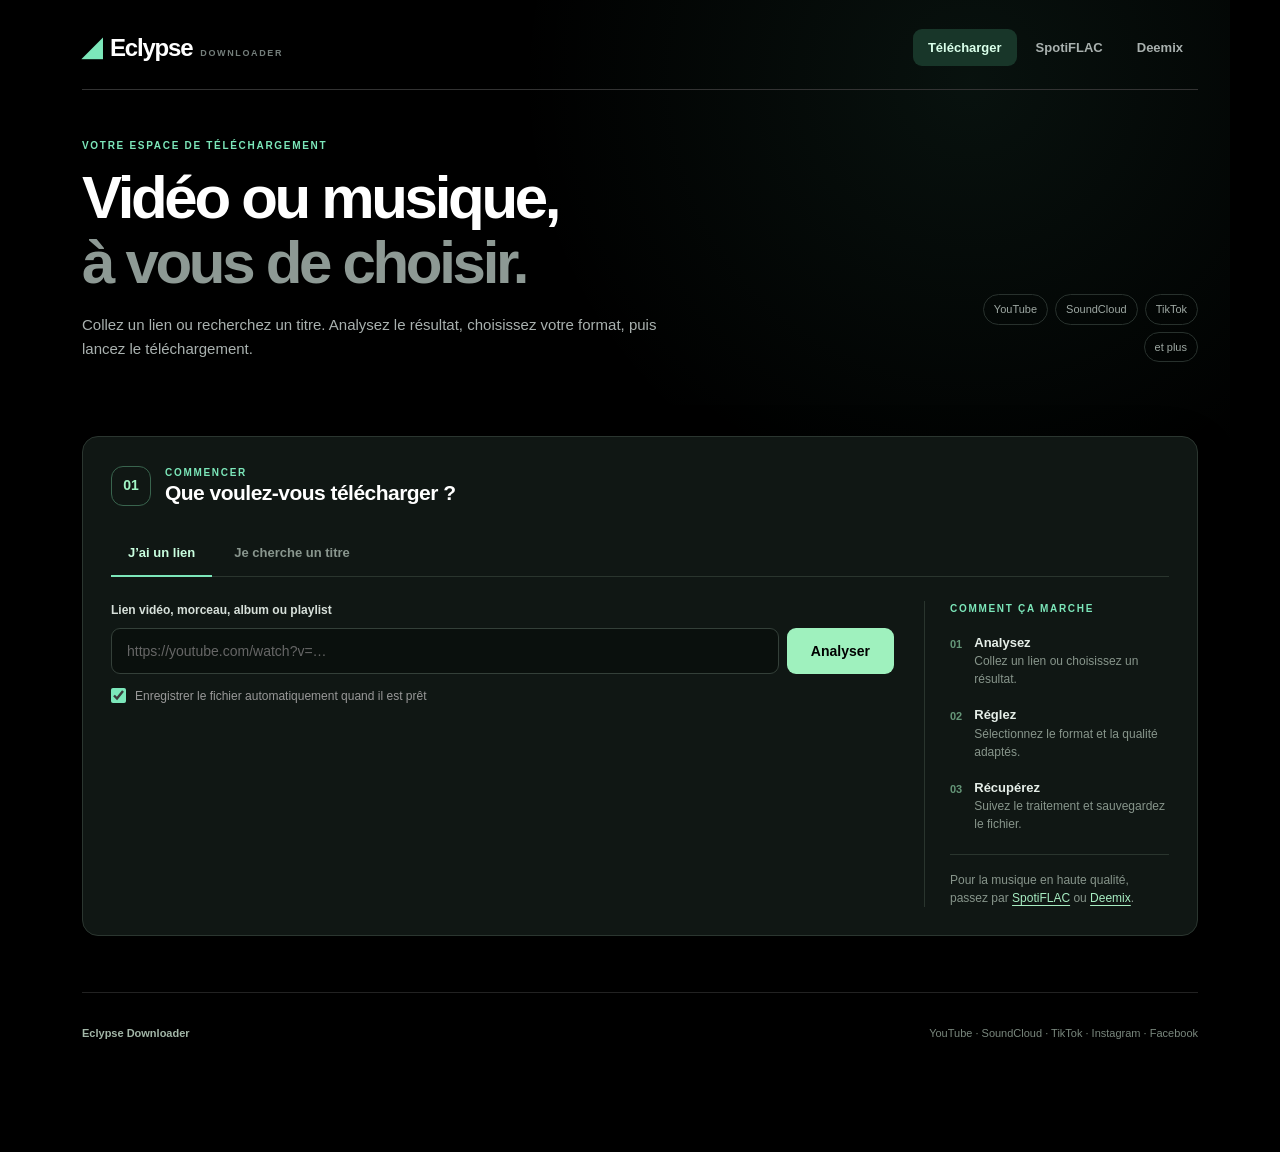
==== commit 5e09eb3a: "Réorganise l’interface et corrige les choix audio" ====
--- a/templates/index.html
+++ b/templates/index.html
@@ -4,67 +4,66 @@
   <meta charset="UTF-8">
   <meta name="viewport" content="width=device-width, initial-scale=1.0">
   <title>Eclypse Downloader</title>
-  <link rel="stylesheet" href="/static/style.css">
+  <link rel="stylesheet" href="/static/style.css?v=7">
 </head>
 <body>
 
-  <div class="app">
-
-    <!-- ── En-tête ── -->
-    <header>
-      <div class="header-top">
-        <h1 class="logo">Eclypse<span class="logo-mode">Downloader</span></h1>
-        <div class="header-actions">
-          <div class="service-switch" id="service-switch">
-            <button type="button" class="service-switch-btn" id="service-switch-btn" aria-haspopup="true" aria-expanded="false">
-              <span>Eclypse</span>
-              <svg class="chevron" viewBox="0 0 24 24" width="14" height="14" fill="none" stroke="currentColor" stroke-width="2" stroke-linecap="round" stroke-linejoin="round" aria-hidden="true"><path d="M6 9l6 6 6-6"></path></svg>
-            </button>
-            <div class="service-menu hidden" id="service-menu">
-              <a class="service-item current" href="/"><strong>Eclypse</strong><span>Vidéos YouTube, musique générale — FLAC/MP3</span></a>
-              <a class="service-item" href="/spotify"><strong>SpotiFLAC</strong><span>Qualité maximale — Hi-Res, sources multiples (Tidal, Qobuz, Amazon...). Plus lent.</span></a>
-              <a class="service-item" href="/deemix"><strong>Deemix</strong><span>Le plus rapide — Deezer uniquement, jusqu'au lossless CD (bêta)</span></a>
-            </div>
-          </div>
-          <div class="version-badge hidden" id="version-badge">
-            <span class="version-dot"></span>
-            <span id="v-text">yt-dlp</span>
-          </div>
-        </div>
-      </div>
-      <p style="color: var(--muted2); font-size: 14px;">Téléchargez des vidéos 4K & des morceaux ou albums de musique en FLAC / MP3</p>
+  <div class="app home-page">
+
+    <header class="home-header">
+      <div class="home-topbar">
+        <a class="home-brand" href="/" aria-label="Eclypse, accueil"><span class="brand-mark">◢</span><span>Eclypse</span><small>DOWNLOADER</small></a>
+        <nav class="primary-nav" aria-label="Services">
+          <a href="/" class="active" aria-current="page">Télécharger</a>
+          <a href="/spotify">SpotiFLAC</a>
+          <a href="/deemix">Deemix</a>
+        </nav>
+      </div>
+      <div class="home-hero">
+        <div>
+          <p class="eyebrow">VOTRE ESPACE DE TÉLÉCHARGEMENT</p>
+          <h1>Vidéo ou musique,<br><span>à vous de choisir.</span></h1>
+          <p class="hero-description">Collez un lien ou recherchez un titre. Analysez le résultat, choisissez votre format, puis lancez le téléchargement.</p>
+        </div>
+        <div class="hero-sources" aria-label="Sources compatibles"><span>YouTube</span><span>SoundCloud</span><span>TikTok</span><span>et plus</span></div>
+      </div>
+      <div class="version-badge hidden" id="version-badge"><span class="version-dot"></span><span id="v-text">yt-dlp</span></div>
     </header>
 
     <main>
 
-      <!-- ── Onglets de Mode ── -->
-      <div class="mode-tabs" style="display: flex; gap: 8px; margin-bottom: 20px;">
-        <button class="mode-tab active" id="tab-url-btn" data-mode="url" style="padding: 10px 18px; border: 1px solid var(--border2); background: transparent; color: #fff; font-family: inherit; font-size: 13px; font-weight: 600; border-radius: 4px; cursor: pointer;">Lien vidéo / playlist / Spotify</button>
-        <button class="mode-tab" id="tab-search-btn" data-mode="search" style="padding: 10px 18px; border: 1px solid var(--border); background: transparent; color: var(--muted); font-family: inherit; font-size: 13px; font-weight: 500; border-radius: 4px; cursor: pointer;">Recherche musique par mot-clé</button>
-      </div>
+      <div class="workspace-shell">
+        <div class="workspace-heading"><span class="step-number">01</span><div><p class="eyebrow">COMMENCER</p><h2>Que voulez-vous télécharger ?</h2></div></div>
+        <div class="mode-tabs" role="tablist" aria-label="Méthode de recherche">
+          <button class="mode-tab active" id="tab-url-btn" data-mode="url" role="tab" aria-controls="sec-url" aria-selected="true">J’ai un lien</button>
+          <button class="mode-tab" id="tab-search-btn" data-mode="search" role="tab" aria-controls="sec-search" aria-selected="false">Je cherche un titre</button>
+        </div>
+        <div class="workspace-grid"><div class="workspace-main">
 
       <!-- Mode 1 : URL (Vidéo / Playlist / Spotify Album / Track) -->
       <section id="sec-url" class="mode-sec">
+        <label class="field-label" for="url-input">Lien vidéo, morceau, album ou playlist</label>
         <div class="input-row">
-          <input type="text" id="url-input" placeholder="Colle un lien (YouTube, TikTok, Instagram, Spotify...) ou tape une recherche" autocomplete="off" spellcheck="false">
+          <input type="text" id="url-input" placeholder="https://youtube.com/watch?v=…" autocomplete="off" spellcheck="false">
           <button id="fetch-btn">
             <span id="btn-label">Analyser</span>
             <span id="btn-spinner" class="spinner hidden"></span>
           </button>
         </div>
 
-        <div id="url-search-results" class="results-grid hidden" style="display: grid; grid-template-columns: repeat(auto-fill, minmax(200px, 1fr)); gap: 12px; margin-bottom: 16px;"></div>
+        <div id="url-search-results" class="results-grid hidden"></div>
 
         <div class="auto-dl-row">
-          <label style="display:flex; align-items:center; gap:8px; cursor:pointer;">
+          <label>
             <input type="checkbox" id="auto-dl-chk" data-auto-dl checked>
-            <span>Télécharger automatiquement à la fin</span>
+            <span>Enregistrer le fichier automatiquement quand il est prêt</span>
           </label>
         </div>
       </section>
 
       <!-- Mode 2 : Recherche de Musique par mot-clé -->
       <section id="sec-search" class="mode-sec hidden">
+        <label class="field-label" for="music-input">Titre, artiste ou groupe</label>
         <div class="input-row">
           <input type="text" id="music-input" placeholder="Rechercher par mot-clé (Titre, artiste, groupe)..." autocomplete="off">
           <button id="music-search-btn">
@@ -73,15 +72,17 @@
           </button>
         </div>
 
-        <div class="music-sources" style="display: flex; gap: 6px; margin: 12px 0 4px;">
-          <button class="src-chip active" data-src="youtube" style="padding: 6px 14px; border: 1px solid #fff; background: #fff; color: #000; font-size: 12px; font-weight: 600; border-radius: 3px; cursor: pointer;">YouTube</button>
-          <button class="src-chip" data-src="spotify" style="padding: 6px 14px; border: 1px solid var(--border2); background: transparent; color: var(--muted2); font-size: 12px; font-weight: 500; border-radius: 3px; cursor: pointer;">Spotify</button>
-          <button class="src-chip" data-src="soundcloud" style="padding: 6px 14px; border: 1px solid var(--border2); background: transparent; color: var(--muted2); font-size: 12px; font-weight: 500; border-radius: 3px; cursor: pointer;">SoundCloud</button>
-        </div>
-
-        <div id="music-results" class="results-grid" style="display: grid; grid-template-columns: repeat(auto-fill, minmax(200px, 1fr)); gap: 12px; margin-top: 12px;"></div>
+        <div class="music-sources" aria-label="Plateforme de recherche">
+          <button class="src-chip active" data-src="youtube" aria-pressed="true">YouTube</button>
+          <button class="src-chip" data-src="spotify" aria-pressed="false">Spotify</button>
+          <button class="src-chip" data-src="soundcloud" aria-pressed="false">SoundCloud</button>
+        </div>
+
+        <div id="music-results" class="results-grid"></div>
         <div id="music-error" class="error hidden" style="margin-top: 12px;"></div>
       </section>
+        </div><aside class="workspace-aside"><p class="eyebrow">COMMENT ÇA MARCHE</p><ol><li><span>01</span><div><strong>Analysez</strong><p>Collez un lien ou choisissez un résultat.</p></div></li><li><span>02</span><div><strong>Réglez</strong><p>Sélectionnez le format et la qualité adaptés.</p></div></li><li><span>03</span><div><strong>Récupérez</strong><p>Suivez le traitement et sauvegardez le fichier.</p></div></li></ol><p class="aside-note">Pour la musique en haute qualité, passez par <a href="/spotify">SpotiFLAC</a> ou <a href="/deemix">Deemix</a>.</p></aside></div>
+      </div>
 
       <div id="error-msg" class="error hidden"></div>
 
@@ -91,13 +92,14 @@
       </button>
 
       <!-- CARTE VIDÉO UNIQUE -->
-      <div id="video-card" class="card hidden">
+      <div id="video-card" class="card result-card hidden">
         <div class="thumb-wrap">
           <img id="video-thumb" src="" alt="">
           <span id="video-duration" class="badge"></span>
           <button id="thumb-btn" class="thumb-btn">Miniature</button>
         </div>
         <div class="card-body">
+          <p class="eyebrow">RÉSULTAT ANALYSÉ</p>
           <div class="meta-top">
             <h2 id="video-title"></h2>
             <p class="meta-sub">
@@ -107,7 +109,8 @@
             </p>
           </div>
 
-          <div class="label">Format</div>
+          <div class="settings-divider"></div>
+          <div class="label">Format de sortie</div>
           <div class="fmt-tabs" id="fmt-tabs">
             <button class="fmt-tab" data-fmt="mp4">MP4</button>
             <button class="fmt-tab" data-fmt="mp3">MP3</button>
@@ -118,7 +121,7 @@
           </div>
 
           <div id="quality-section">
-            <div class="label">Qualité maximale</div>
+            <div class="label">Résolution vidéo maximale</div>
             <div class="q-grid" id="q-grid">
               <button class="q-btn active" data-q="1080">1080p</button>
               <button class="q-btn" data-q="720">720p</button>
@@ -127,23 +130,36 @@
             </div>
           </div>
 
+          <div id="audio-quality-section" class="hidden">
+            <div class="label">Débit MP3</div>
+            <div class="q-grid" id="audio-q-grid">
+              <button class="q-btn" data-q="128">128 kb/s</button>
+              <button class="q-btn" data-q="192">192 kb/s</button>
+              <button class="q-btn" data-q="256">256 kb/s</button>
+              <button class="q-btn active" data-q="320">320 kb/s</button>
+            </div>
+            <p class="quality-note">Le débit choisi règle l'encodage final ; il ne change pas la qualité de la source.</p>
+          </div>
+
           <button id="dl-btn" class="dl-btn">Télécharger</button>
         </div>
       </div>
 
       <!-- CARTE PLAYLIST -->
-      <div id="playlist-card" class="card hidden">
+      <div id="playlist-card" class="card result-card hidden">
         <div class="thumb-wrap">
           <img id="p-thumb" src="" alt="">
           <span id="p-count" class="badge badge-playlist">PLAYLIST</span>
         </div>
         <div class="card-body">
+          <p class="eyebrow">PLAYLIST OU CHAÎNE</p>
           <div class="meta-top">
             <h2 id="p-title"></h2>
             <p id="p-channel" class="meta-sub"></p>
           </div>
 
-          <div class="label">Format</div>
+          <div class="settings-divider"></div>
+          <div class="label">Format de sortie</div>
           <div class="fmt-tabs" id="p-fmt-tabs">
             <button class="fmt-tab active" data-fmt="mp4">MP4</button>
             <button class="fmt-tab" data-fmt="mp3">MP3</button>
@@ -151,12 +167,22 @@
           </div>
 
           <div id="p-quality-section">
-            <div class="label">Qualité maximale</div>
+            <div class="label">Résolution vidéo maximale</div>
             <div class="q-grid" id="p-q-grid">
               <button class="q-btn active" data-q="1080">1080p</button>
               <button class="q-btn" data-q="720">720p</button>
               <button class="q-btn" data-q="480">480p</button>
               <button class="q-btn" data-q="4k">4K</button>
+            </div>
+          </div>
+
+          <div id="p-audio-quality-section" class="hidden">
+            <div class="label">Débit MP3</div>
+            <div class="q-grid" id="p-audio-q-grid">
+              <button class="q-btn" data-q="128">128 kb/s</button>
+              <button class="q-btn" data-q="192">192 kb/s</button>
+              <button class="q-btn" data-q="256">256 kb/s</button>
+              <button class="q-btn active" data-q="320">320 kb/s</button>
             </div>
           </div>
 
@@ -225,24 +251,13 @@
 
     </main>
 
-    <!-- ── Services ── -->
-    <footer>
-      <p class="compat-label">Compatible avec</p>
-      <div class="services">
-        <div class="svc" title="Spotify"><span>Spotify</span></div>
-        <div class="svc" title="YouTube"><span>YouTube</span></div>
-        <div class="svc" title="TikTok"><span>TikTok</span></div>
-        <div class="svc" title="Instagram"><span>Instagram</span></div>
-        <div class="svc" title="SoundCloud"><span>SoundCloud</span></div>
-        <div class="svc" title="Facebook"><span>Facebook</span></div>
-      </div>
-    </footer>
+    <footer class="home-footer"><span>Eclypse Downloader</span><span>YouTube · SoundCloud · TikTok · Instagram · Facebook</span></footer>
 
   </div>
 
   <script src="/static/persist.js"></script>
   <script src="/static/nav.js"></script>
-  <script src="/static/downloads-queue.js?v=6"></script>
-  <script src="/static/app.js?v=5"></script>
+  <script src="/static/downloads-queue.js?v=7"></script>
+  <script src="/static/app.js?v=7"></script>
 </body>
 </html>
--- a/static/style.css
+++ b/static/style.css
@@ -150,6 +150,25 @@
 .input-row input::placeholder { color: var(--muted); }
 .input-row input:focus { border-color: var(--border2); }
 
+/* Champs multi-lignes (cookie Amazon Music du panneau admin) */
+.input-row textarea {
+  flex: 1;
+  background: var(--card);
+  border: 1px solid var(--border);
+  border-radius: 4px;
+  color: var(--text);
+  font-family: inherit;
+  font-size: 13px;
+  padding: 13px 16px;
+  outline: none;
+  transition: border-color 0.15s;
+  min-width: 0;
+  resize: vertical;
+}
+
+.input-row textarea::placeholder { color: var(--muted); }
+.input-row textarea:focus { border-color: var(--border2); }
+
 .input-row button {
   flex-shrink: 0;
   background: #fff;
@@ -268,6 +287,9 @@
 
 .thumb-btn:hover    { background: rgba(0,0,0,0.95); }
 .thumb-btn:disabled { opacity: 0.4; cursor: not-allowed; }
+
+/* Sur SpotiFLAC/Deemix, le badge ALBUM/TITRE occupe déjà le coin haut-droit */
+.thumb-btn-left { right: auto; left: 8px; }
 
 /* Card body */
 .card-body {
@@ -1241,3 +1263,159 @@
   .mini-btn, .mini-btn-warn, .mini-btn-danger { min-height: 32px; padding: 6px 12px; font-size: 12px; }
   #dlq-clear { min-height: 32px; }
 }
+
+/* Accueil : parcours clair de la recherche au téléchargement. */
+.home-page {
+  max-width: 1180px;
+  padding-top: 28px;
+  background: radial-gradient(circle at 78% 7%, rgba(105, 226, 183, .08), transparent 32%);
+}
+.home-header { margin-bottom: 32px; }
+.home-topbar {
+  display: flex;
+  align-items: center;
+  justify-content: space-between;
+  gap: 24px;
+  padding-bottom: 22px;
+  border-bottom: 1px solid var(--border2);
+}
+.home-brand {
+  display: inline-flex;
+  align-items: baseline;
+  gap: 8px;
+  color: #fff;
+  text-decoration: none;
+  font-size: 24px;
+  font-weight: 750;
+  letter-spacing: -.05em;
+  white-space: nowrap;
+}
+.home-brand .brand-mark { color: #7ce7ba; font-size: 26px; letter-spacing: 0; }
+.home-brand small { color: #747e7b; font-size: 9px; font-weight: 700; letter-spacing: .18em; }
+.primary-nav { display: flex; gap: 4px; align-items: center; }
+.primary-nav a {
+  color: #a9b1af;
+  text-decoration: none;
+  font-size: 13px;
+  font-weight: 600;
+  padding: 9px 15px;
+  border-radius: 9px;
+  transition: background .15s, color .15s;
+}
+.primary-nav a:hover, .primary-nav a:focus-visible { color: #fff; background: #1a2220; }
+.primary-nav a.active { color: #d9ffea; background: #183629; }
+.home-hero {
+  display: flex;
+  justify-content: space-between;
+  align-items: end;
+  gap: 32px;
+  padding: 48px 0 42px;
+}
+.eyebrow { color: #7ce7ba; font-size: 10px; font-weight: 800; letter-spacing: .17em; line-height: 1.5; }
+.home-hero h1 { font-size: clamp(34px, 5vw, 60px); line-height: 1.08; letter-spacing: -.055em; margin: 13px 0 17px; }
+.home-hero h1 span { color: #8d9994; }
+.hero-description { color: #a9b1af; max-width: 575px; font-size: 15px; line-height: 1.65; }
+.hero-sources { display: flex; flex-wrap: wrap; justify-content: flex-end; gap: 7px; max-width: 270px; flex: 0 0 270px; }
+.hero-sources span { border: 1px solid #28312d; border-radius: 999px; color: #9ea8a3; font-size: 11px; padding: 6px 10px; white-space: nowrap; }
+.home-page main > * + * { margin-top: 22px; }
+.workspace-shell { border: 1px solid #2b3630; background: #101714; border-radius: 16px; padding: 28px; box-shadow: 0 14px 50px rgba(0, 0, 0, .14); }
+.workspace-heading { display: flex; align-items: center; gap: 14px; margin-bottom: 25px; }
+.workspace-heading h2 { font-size: 21px; letter-spacing: -.025em; line-height: 1.25; }
+.step-number { width: 40px; height: 40px; border: 1px solid #39644e; border-radius: 12px; color: #a1f5c5; display: grid; place-items: center; font-size: 14px; font-weight: 800; flex-shrink: 0; }
+.home-page .mode-tabs { display: flex; gap: 5px; border-bottom: 1px solid #2a352e; margin-bottom: 24px; }
+.home-page .mode-tab { background: transparent; border: 0; border-bottom: 2px solid transparent; border-radius: 0; color: #89968e; font: inherit; font-size: 13px; font-weight: 650; padding: 12px 17px; cursor: pointer; margin-bottom: -1px; }
+.home-page .mode-tab:hover, .home-page .mode-tab:focus-visible { color: #fff; }
+.home-page .mode-tab.active { color: #c9ffdf; border-bottom-color: #7ce7ba; }
+.workspace-grid { display: grid; grid-template-columns: minmax(0, 1fr) 245px; gap: 30px; align-items: start; }
+.workspace-main { min-width: 0; }
+.field-label { display: block; margin-bottom: 9px; font-size: 12px; font-weight: 650; color: #d7e0da; }
+.home-page .input-row { margin-bottom: 13px; }
+.home-page .input-row input { background: #0a100d; border-color: #344039; border-radius: 9px; padding: 14px 15px; }
+.home-page .input-row input:focus { border-color: #7ce7ba; box-shadow: 0 0 0 3px rgba(124, 231, 186, .12); }
+.home-page .input-row button { background: #9ff1be; border-radius: 9px; }
+.home-page .auto-dl-row { margin: 4px 0 0; font-size: 12px; }
+.home-page .auto-dl-row label { display: inline-flex; align-items: center; gap: 9px; cursor: pointer; }
+.home-page .auto-dl-row input[type="checkbox"] { accent-color: #7ce7ba; }
+.home-page .music-sources { display: flex; flex-wrap: wrap; gap: 8px; margin: 3px 0 16px; }
+.home-page .src-chip { background: transparent; border: 1px solid #35413a; border-radius: 999px; color: #aeb8b0; padding: 7px 14px; font: inherit; font-size: 12px; cursor: pointer; }
+.home-page .src-chip:hover { border-color: #6e917a; color: #fff; }
+.home-page .src-chip.active { background: #254b35; border-color: #39694a; color: #d9ffe5; }
+.workspace-aside { border-left: 1px solid #2a352e; padding-left: 25px; }
+.workspace-aside ol { list-style: none; margin: 17px 0 21px; display: grid; gap: 17px; }
+.workspace-aside li { display: flex; gap: 12px; }
+.workspace-aside li > span { color: #659678; font-size: 11px; font-weight: 800; padding-top: 3px; }
+.workspace-aside strong { display: block; font-size: 13px; color: #e5eee8; }
+.workspace-aside li p, .aside-note { font-size: 12px; line-height: 1.5; color: #87958b; }
+.aside-note { border-top: 1px solid #2a352e; padding-top: 16px; }
+.aside-note a { color: #a7edc2; text-underline-offset: 3px; }
+.home-page .results-grid { display: grid; grid-template-columns: repeat(auto-fill, minmax(180px, 1fr)); gap: 14px; margin-top: 18px; }
+.home-page .search-card { margin: 0; cursor: pointer; border-radius: 10px; transition: border-color .15s, transform .15s; }
+.home-page .search-card:hover { border-color: #4d7c5e; transform: translateY(-2px); }
+.home-page .search-card .thumb-wrap { aspect-ratio: 16/9; }
+.home-page .search-card-content { padding: 12px; }
+.home-page .search-card-open { background: none; border: 0; color: #f0f6f1; font: inherit; font-size: 13px; font-weight: 650; line-height: 1.35; text-align: left; cursor: pointer; display: -webkit-box; -webkit-line-clamp: 2; -webkit-box-orient: vertical; overflow: hidden; min-height: 36px; width: 100%; }
+.home-page .search-card-content p { color: #929d94; font-size: 11px; margin-top: 5px; overflow: hidden; text-overflow: ellipsis; white-space: nowrap; }
+.home-page .result-card { display: grid; grid-template-columns: minmax(225px, .82fr) minmax(0, 1.18fr); border-radius: 14px; border-color: #303c34; }
+.home-page .result-card.hidden { display: none; }
+.home-page .result-card > .thumb-wrap { aspect-ratio: auto; min-height: 370px; }
+.home-page .result-card > .thumb-wrap img { object-position: center; }
+.home-page .result-card .card-body { gap: 17px; padding: 26px 30px; }
+.home-page .result-card .meta-top h2 { font-size: 21px; letter-spacing: -.02em; }
+.home-page .settings-divider { height: 1px; background: #2a352e; }
+.home-page .fmt-tabs { flex-wrap: wrap; }
+.home-page .fmt-tab, .home-page .q-btn { border-radius: 8px; padding: 9px 13px; }
+.home-page .fmt-tab.active { background: #d0ffe0; border-color: #d0ffe0; color: #102017; }
+.home-page .q-btn.active { border-color: #7ce7ba; color: #b8f5ce; background: #1b3425; }
+.home-page .quality-note { font-size: 11px; line-height: 1.4; color: #89968e; margin-top: 8px; }
+.home-page .dl-btn { background: #9ff1be; border-radius: 9px; padding: 14px; }
+.home-page .back-btn { color: #a4b3a9; }
+.home-footer { display: flex; justify-content: space-between; flex-wrap: wrap; gap: 8px 20px; color: #79877d; font-size: 11px; }
+.home-footer span:first-child { color: #a2b6a7; font-weight: 700; }
+.home-page :is(button, a, input):focus-visible { outline: 2px solid #a1f5c5; outline-offset: 3px; }
+
+@media (max-width: 850px) {
+  .workspace-grid { grid-template-columns: 1fr; }
+  .workspace-aside { border-left: 0; border-top: 1px solid #2a352e; padding: 18px 0 0; }
+  .workspace-aside ol { grid-template-columns: repeat(3, 1fr); }
+  .home-page .result-card { grid-template-columns: minmax(200px, .7fr) minmax(0, 1.3fr); }
+}
+@media (max-width: 650px) {
+  .home-page { padding: 20px 16px 65px; }
+  .home-topbar { flex-wrap: wrap; gap: 13px; padding-bottom: 16px; }
+  .primary-nav { order: 2; width: 100%; overflow-x: auto; }
+  .primary-nav a { white-space: nowrap; }
+  .home-hero { padding: 34px 0 27px; }
+  .hero-sources { display: none; }
+  .workspace-shell { padding: 18px; }
+  .workspace-aside ol { grid-template-columns: 1fr; gap: 9px; }
+  .home-page .result-card { grid-template-columns: 1fr; }
+  .home-page .result-card > .thumb-wrap { aspect-ratio: 16/9; min-height: 0; }
+  .home-page .result-card .card-body { padding: 19px; }
+}
+@media (max-width: 480px) {
+  .home-brand { font-size: 21px; }
+  .home-page .input-row { flex-direction: column; }
+  .home-page .input-row button { width: 100%; }
+  .home-page .results-grid { grid-template-columns: repeat(2, minmax(0, 1fr)); }
+}
+
+/* Même repères de navigation pour les deux services musicaux. */
+.service-page { max-width: 1000px; padding-top: 28px; }
+.service-header { margin-bottom: 30px; }
+.service-intro { padding-top: 38px; }
+.service-intro h1 { font-size: clamp(32px, 4vw, 47px); letter-spacing: -.045em; margin: 7px 0 9px; }
+.service-intro .tagline { max-width: 720px; color: #a9b1af; font-size: 14px; line-height: 1.6; }
+.service-page .beta-badge { margin-left: 4px; vertical-align: middle; border-radius: 5px; }
+.service-entry { border: 1px solid #2a352e; background: #101714; border-radius: 12px; padding: 22px 24px; }
+.service-entry h2 { font-size: 19px; letter-spacing: -.02em; margin: 5px 0 16px; }
+.service-entry .input-row { margin-bottom: 0; }
+.service-entry .auto-dl-row { margin: 16px 0; }
+.service-entry .input-row input { background: #0a100d; border-color: #344039; border-radius: 8px; }
+.service-entry .input-row input:focus { border-color: #7ce7ba; }
+.service-entry .input-row button { background: #9ff1be; border-radius: 8px; }
+.service-page :is(button, a, input):focus-visible { outline: 2px solid #a1f5c5; outline-offset: 3px; }
+@media (max-width: 650px) {
+  .service-page { padding: 20px 16px 70px; }
+  .service-intro { padding-top: 28px; }
+  .service-entry { padding: 18px; }
+}
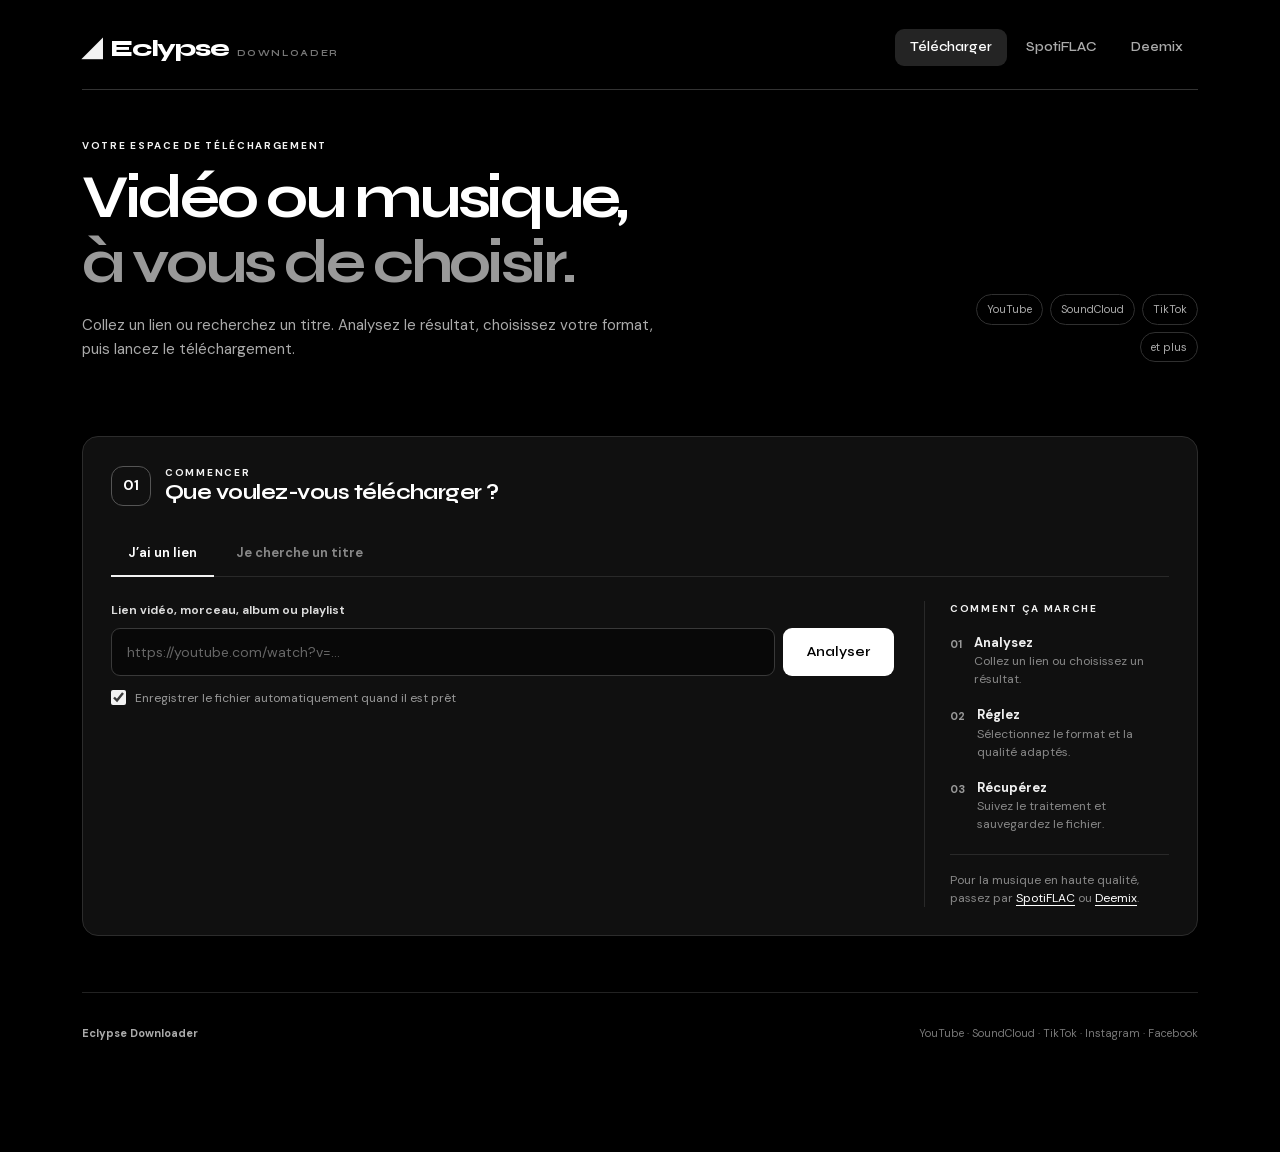
==== commit f9bc7721: "Rétablit le thème monochrome avec une nouvelle typographie" ====
--- a/templates/index.html
+++ b/templates/index.html
@@ -4,7 +4,7 @@
   <meta charset="UTF-8">
   <meta name="viewport" content="width=device-width, initial-scale=1.0">
   <title>Eclypse Downloader</title>
-  <link rel="stylesheet" href="/static/style.css?v=7">
+  <link rel="stylesheet" href="/static/style.css?v=8">
 </head>
 <body>
 
--- a/static/style.css
+++ b/static/style.css
@@ -1,4 +1,20 @@
 *, *::before, *::after { box-sizing: border-box; margin: 0; padding: 0; }
+
+@font-face {
+  font-family: 'DM Sans';
+  src: url('/static/fonts/dm-sans-latin.woff2') format('woff2');
+  font-style: normal;
+  font-weight: 400 700;
+  font-display: swap;
+}
+
+@font-face {
+  font-family: 'Syne';
+  src: url('/static/fonts/syne-latin.woff2') format('woff2');
+  font-style: normal;
+  font-weight: 400 800;
+  font-display: swap;
+}
 
 :root {
   --bg:      #000;
@@ -11,7 +27,7 @@
 }
 
 body {
-  font-family: 'Helvetica Neue', Helvetica, Arial, -apple-system, sans-serif;
+  font-family: 'DM Sans', 'Helvetica Neue', Helvetica, Arial, sans-serif;
   background: var(--bg);
   color: var(--text);
   min-height: 100vh;
@@ -1268,7 +1284,7 @@
 .home-page {
   max-width: 1180px;
   padding-top: 28px;
-  background: radial-gradient(circle at 78% 7%, rgba(105, 226, 183, .08), transparent 32%);
+  background: none;
 }
 .home-header { margin-bottom: 32px; }
 .home-topbar {
@@ -1290,11 +1306,11 @@
   letter-spacing: -.05em;
   white-space: nowrap;
 }
-.home-brand .brand-mark { color: #7ce7ba; font-size: 26px; letter-spacing: 0; }
-.home-brand small { color: #747e7b; font-size: 9px; font-weight: 700; letter-spacing: .18em; }
+.home-brand .brand-mark { color: #f2f2f2; font-size: 26px; letter-spacing: 0; }
+.home-brand small { color: #777; font-size: 9px; font-weight: 700; letter-spacing: .18em; }
 .primary-nav { display: flex; gap: 4px; align-items: center; }
 .primary-nav a {
-  color: #a9b1af;
+  color: #aaa;
   text-decoration: none;
   font-size: 13px;
   font-weight: 600;
@@ -1302,8 +1318,8 @@
   border-radius: 9px;
   transition: background .15s, color .15s;
 }
-.primary-nav a:hover, .primary-nav a:focus-visible { color: #fff; background: #1a2220; }
-.primary-nav a.active { color: #d9ffea; background: #183629; }
+.primary-nav a:hover, .primary-nav a:focus-visible { color: #fff; background: #1a1a1a; }
+.primary-nav a.active { color: #fff; background: #242424; }
 .home-hero {
   display: flex;
   justify-content: space-between;
@@ -1311,71 +1327,71 @@
   gap: 32px;
   padding: 48px 0 42px;
 }
-.eyebrow { color: #7ce7ba; font-size: 10px; font-weight: 800; letter-spacing: .17em; line-height: 1.5; }
+.eyebrow { color: #f2f2f2; font-size: 10px; font-weight: 800; letter-spacing: .17em; line-height: 1.5; }
 .home-hero h1 { font-size: clamp(34px, 5vw, 60px); line-height: 1.08; letter-spacing: -.055em; margin: 13px 0 17px; }
-.home-hero h1 span { color: #8d9994; }
-.hero-description { color: #a9b1af; max-width: 575px; font-size: 15px; line-height: 1.65; }
+.home-hero h1 span { color: #999; }
+.hero-description { color: #aaa; max-width: 575px; font-size: 15px; line-height: 1.65; }
 .hero-sources { display: flex; flex-wrap: wrap; justify-content: flex-end; gap: 7px; max-width: 270px; flex: 0 0 270px; }
-.hero-sources span { border: 1px solid #28312d; border-radius: 999px; color: #9ea8a3; font-size: 11px; padding: 6px 10px; white-space: nowrap; }
+.hero-sources span { border: 1px solid #303030; border-radius: 999px; color: #aaa; font-size: 11px; padding: 6px 10px; white-space: nowrap; }
 .home-page main > * + * { margin-top: 22px; }
-.workspace-shell { border: 1px solid #2b3630; background: #101714; border-radius: 16px; padding: 28px; box-shadow: 0 14px 50px rgba(0, 0, 0, .14); }
+.workspace-shell { border: 1px solid #2c2c2c; background: #101010; border-radius: 16px; padding: 28px; box-shadow: 0 14px 50px rgba(0, 0, 0, .14); }
 .workspace-heading { display: flex; align-items: center; gap: 14px; margin-bottom: 25px; }
 .workspace-heading h2 { font-size: 21px; letter-spacing: -.025em; line-height: 1.25; }
-.step-number { width: 40px; height: 40px; border: 1px solid #39644e; border-radius: 12px; color: #a1f5c5; display: grid; place-items: center; font-size: 14px; font-weight: 800; flex-shrink: 0; }
-.home-page .mode-tabs { display: flex; gap: 5px; border-bottom: 1px solid #2a352e; margin-bottom: 24px; }
-.home-page .mode-tab { background: transparent; border: 0; border-bottom: 2px solid transparent; border-radius: 0; color: #89968e; font: inherit; font-size: 13px; font-weight: 650; padding: 12px 17px; cursor: pointer; margin-bottom: -1px; }
+.step-number { width: 40px; height: 40px; border: 1px solid #555; border-radius: 12px; color: #fff; display: grid; place-items: center; font-size: 14px; font-weight: 800; flex-shrink: 0; }
+.home-page .mode-tabs { display: flex; gap: 5px; border-bottom: 1px solid #292929; margin-bottom: 24px; }
+.home-page .mode-tab { background: transparent; border: 0; border-bottom: 2px solid transparent; border-radius: 0; color: #888; font: inherit; font-size: 13px; font-weight: 650; padding: 12px 17px; cursor: pointer; margin-bottom: -1px; }
 .home-page .mode-tab:hover, .home-page .mode-tab:focus-visible { color: #fff; }
-.home-page .mode-tab.active { color: #c9ffdf; border-bottom-color: #7ce7ba; }
+.home-page .mode-tab.active { color: #fff; border-bottom-color: #f2f2f2; }
 .workspace-grid { display: grid; grid-template-columns: minmax(0, 1fr) 245px; gap: 30px; align-items: start; }
 .workspace-main { min-width: 0; }
-.field-label { display: block; margin-bottom: 9px; font-size: 12px; font-weight: 650; color: #d7e0da; }
+.field-label { display: block; margin-bottom: 9px; font-size: 12px; font-weight: 650; color: #ddd; }
 .home-page .input-row { margin-bottom: 13px; }
-.home-page .input-row input { background: #0a100d; border-color: #344039; border-radius: 9px; padding: 14px 15px; }
-.home-page .input-row input:focus { border-color: #7ce7ba; box-shadow: 0 0 0 3px rgba(124, 231, 186, .12); }
-.home-page .input-row button { background: #9ff1be; border-radius: 9px; }
+.home-page .input-row input { background: #080808; border-color: #393939; border-radius: 9px; padding: 14px 15px; }
+.home-page .input-row input:focus { border-color: #f2f2f2; box-shadow: 0 0 0 3px rgba(255, 255, 255, .12); }
+.home-page .input-row button { background: #fff; border-radius: 9px; }
 .home-page .auto-dl-row { margin: 4px 0 0; font-size: 12px; }
 .home-page .auto-dl-row label { display: inline-flex; align-items: center; gap: 9px; cursor: pointer; }
-.home-page .auto-dl-row input[type="checkbox"] { accent-color: #7ce7ba; }
+.home-page .auto-dl-row input[type="checkbox"] { accent-color: #f2f2f2; }
 .home-page .music-sources { display: flex; flex-wrap: wrap; gap: 8px; margin: 3px 0 16px; }
-.home-page .src-chip { background: transparent; border: 1px solid #35413a; border-radius: 999px; color: #aeb8b0; padding: 7px 14px; font: inherit; font-size: 12px; cursor: pointer; }
-.home-page .src-chip:hover { border-color: #6e917a; color: #fff; }
-.home-page .src-chip.active { background: #254b35; border-color: #39694a; color: #d9ffe5; }
-.workspace-aside { border-left: 1px solid #2a352e; padding-left: 25px; }
+.home-page .src-chip { background: transparent; border: 1px solid #404040; border-radius: 999px; color: #aaa; padding: 7px 14px; font: inherit; font-size: 12px; cursor: pointer; }
+.home-page .src-chip:hover { border-color: #888; color: #fff; }
+.home-page .src-chip.active { background: #fff; border-color: #fff; color: #000; }
+.workspace-aside { border-left: 1px solid #292929; padding-left: 25px; }
 .workspace-aside ol { list-style: none; margin: 17px 0 21px; display: grid; gap: 17px; }
 .workspace-aside li { display: flex; gap: 12px; }
-.workspace-aside li > span { color: #659678; font-size: 11px; font-weight: 800; padding-top: 3px; }
-.workspace-aside strong { display: block; font-size: 13px; color: #e5eee8; }
-.workspace-aside li p, .aside-note { font-size: 12px; line-height: 1.5; color: #87958b; }
-.aside-note { border-top: 1px solid #2a352e; padding-top: 16px; }
-.aside-note a { color: #a7edc2; text-underline-offset: 3px; }
+.workspace-aside li > span { color: #999; font-size: 11px; font-weight: 800; padding-top: 3px; }
+.workspace-aside strong { display: block; font-size: 13px; color: #eee; }
+.workspace-aside li p, .aside-note { font-size: 12px; line-height: 1.5; color: #888; }
+.aside-note { border-top: 1px solid #292929; padding-top: 16px; }
+.aside-note a { color: #fff; text-underline-offset: 3px; }
 .home-page .results-grid { display: grid; grid-template-columns: repeat(auto-fill, minmax(180px, 1fr)); gap: 14px; margin-top: 18px; }
 .home-page .search-card { margin: 0; cursor: pointer; border-radius: 10px; transition: border-color .15s, transform .15s; }
-.home-page .search-card:hover { border-color: #4d7c5e; transform: translateY(-2px); }
+.home-page .search-card:hover { border-color: #888; transform: translateY(-2px); }
 .home-page .search-card .thumb-wrap { aspect-ratio: 16/9; }
 .home-page .search-card-content { padding: 12px; }
-.home-page .search-card-open { background: none; border: 0; color: #f0f6f1; font: inherit; font-size: 13px; font-weight: 650; line-height: 1.35; text-align: left; cursor: pointer; display: -webkit-box; -webkit-line-clamp: 2; -webkit-box-orient: vertical; overflow: hidden; min-height: 36px; width: 100%; }
-.home-page .search-card-content p { color: #929d94; font-size: 11px; margin-top: 5px; overflow: hidden; text-overflow: ellipsis; white-space: nowrap; }
-.home-page .result-card { display: grid; grid-template-columns: minmax(225px, .82fr) minmax(0, 1.18fr); border-radius: 14px; border-color: #303c34; }
+.home-page .search-card-open { background: none; border: 0; color: #f5f5f5; font: inherit; font-size: 13px; font-weight: 650; line-height: 1.35; text-align: left; cursor: pointer; display: -webkit-box; -webkit-line-clamp: 2; -webkit-box-orient: vertical; overflow: hidden; min-height: 36px; width: 100%; }
+.home-page .search-card-content p { color: #999; font-size: 11px; margin-top: 5px; overflow: hidden; text-overflow: ellipsis; white-space: nowrap; }
+.home-page .result-card { display: grid; grid-template-columns: minmax(225px, .82fr) minmax(0, 1.18fr); border-radius: 14px; border-color: #333; }
 .home-page .result-card.hidden { display: none; }
 .home-page .result-card > .thumb-wrap { aspect-ratio: auto; min-height: 370px; }
 .home-page .result-card > .thumb-wrap img { object-position: center; }
 .home-page .result-card .card-body { gap: 17px; padding: 26px 30px; }
 .home-page .result-card .meta-top h2 { font-size: 21px; letter-spacing: -.02em; }
-.home-page .settings-divider { height: 1px; background: #2a352e; }
+.home-page .settings-divider { height: 1px; background: #292929; }
 .home-page .fmt-tabs { flex-wrap: wrap; }
 .home-page .fmt-tab, .home-page .q-btn { border-radius: 8px; padding: 9px 13px; }
-.home-page .fmt-tab.active { background: #d0ffe0; border-color: #d0ffe0; color: #102017; }
-.home-page .q-btn.active { border-color: #7ce7ba; color: #b8f5ce; background: #1b3425; }
-.home-page .quality-note { font-size: 11px; line-height: 1.4; color: #89968e; margin-top: 8px; }
-.home-page .dl-btn { background: #9ff1be; border-radius: 9px; padding: 14px; }
-.home-page .back-btn { color: #a4b3a9; }
-.home-footer { display: flex; justify-content: space-between; flex-wrap: wrap; gap: 8px 20px; color: #79877d; font-size: 11px; }
-.home-footer span:first-child { color: #a2b6a7; font-weight: 700; }
-.home-page :is(button, a, input):focus-visible { outline: 2px solid #a1f5c5; outline-offset: 3px; }
+.home-page .fmt-tab.active { background: #fff; border-color: #fff; color: #000; }
+.home-page .q-btn.active { border-color: #f2f2f2; color: #fff; background: #242424; }
+.home-page .quality-note { font-size: 11px; line-height: 1.4; color: #888; margin-top: 8px; }
+.home-page .dl-btn { background: #fff; border-radius: 9px; padding: 14px; }
+.home-page .back-btn { color: #aaa; }
+.home-footer { display: flex; justify-content: space-between; flex-wrap: wrap; gap: 8px 20px; color: #777; font-size: 11px; }
+.home-footer span:first-child { color: #aaa; font-weight: 700; }
+.home-page :is(button, a, input):focus-visible { outline: 2px solid #fff; outline-offset: 3px; }
 
 @media (max-width: 850px) {
   .workspace-grid { grid-template-columns: 1fr; }
-  .workspace-aside { border-left: 0; border-top: 1px solid #2a352e; padding: 18px 0 0; }
+  .workspace-aside { border-left: 0; border-top: 1px solid #292929; padding: 18px 0 0; }
   .workspace-aside ol { grid-template-columns: repeat(3, 1fr); }
   .home-page .result-card { grid-template-columns: minmax(200px, .7fr) minmax(0, 1.3fr); }
 }
@@ -1404,18 +1420,23 @@
 .service-header { margin-bottom: 30px; }
 .service-intro { padding-top: 38px; }
 .service-intro h1 { font-size: clamp(32px, 4vw, 47px); letter-spacing: -.045em; margin: 7px 0 9px; }
-.service-intro .tagline { max-width: 720px; color: #a9b1af; font-size: 14px; line-height: 1.6; }
+.service-intro .tagline { max-width: 720px; color: #aaa; font-size: 14px; line-height: 1.6; }
 .service-page .beta-badge { margin-left: 4px; vertical-align: middle; border-radius: 5px; }
-.service-entry { border: 1px solid #2a352e; background: #101714; border-radius: 12px; padding: 22px 24px; }
+.service-entry { border: 1px solid #292929; background: #101010; border-radius: 12px; padding: 22px 24px; }
 .service-entry h2 { font-size: 19px; letter-spacing: -.02em; margin: 5px 0 16px; }
 .service-entry .input-row { margin-bottom: 0; }
 .service-entry .auto-dl-row { margin: 16px 0; }
-.service-entry .input-row input { background: #0a100d; border-color: #344039; border-radius: 8px; }
-.service-entry .input-row input:focus { border-color: #7ce7ba; }
-.service-entry .input-row button { background: #9ff1be; border-radius: 8px; }
-.service-page :is(button, a, input):focus-visible { outline: 2px solid #a1f5c5; outline-offset: 3px; }
+.service-entry .input-row input { background: #080808; border-color: #393939; border-radius: 8px; }
+.service-entry .input-row input:focus { border-color: #f2f2f2; }
+.service-entry .input-row button { background: #fff; border-radius: 8px; }
+.service-page :is(button, a, input):focus-visible { outline: 2px solid #fff; outline-offset: 3px; }
 @media (max-width: 650px) {
   .service-page { padding: 20px 16px 70px; }
   .service-intro { padding-top: 28px; }
   .service-entry { padding: 18px; }
 }
+
+h1, h2, h3, .home-brand, .fmt-tab, .q-btn, .dl-btn,
+.mode-tab, .primary-nav a, .input-row button, .src-chip {
+  font-family: 'Syne', 'DM Sans', sans-serif;
+}
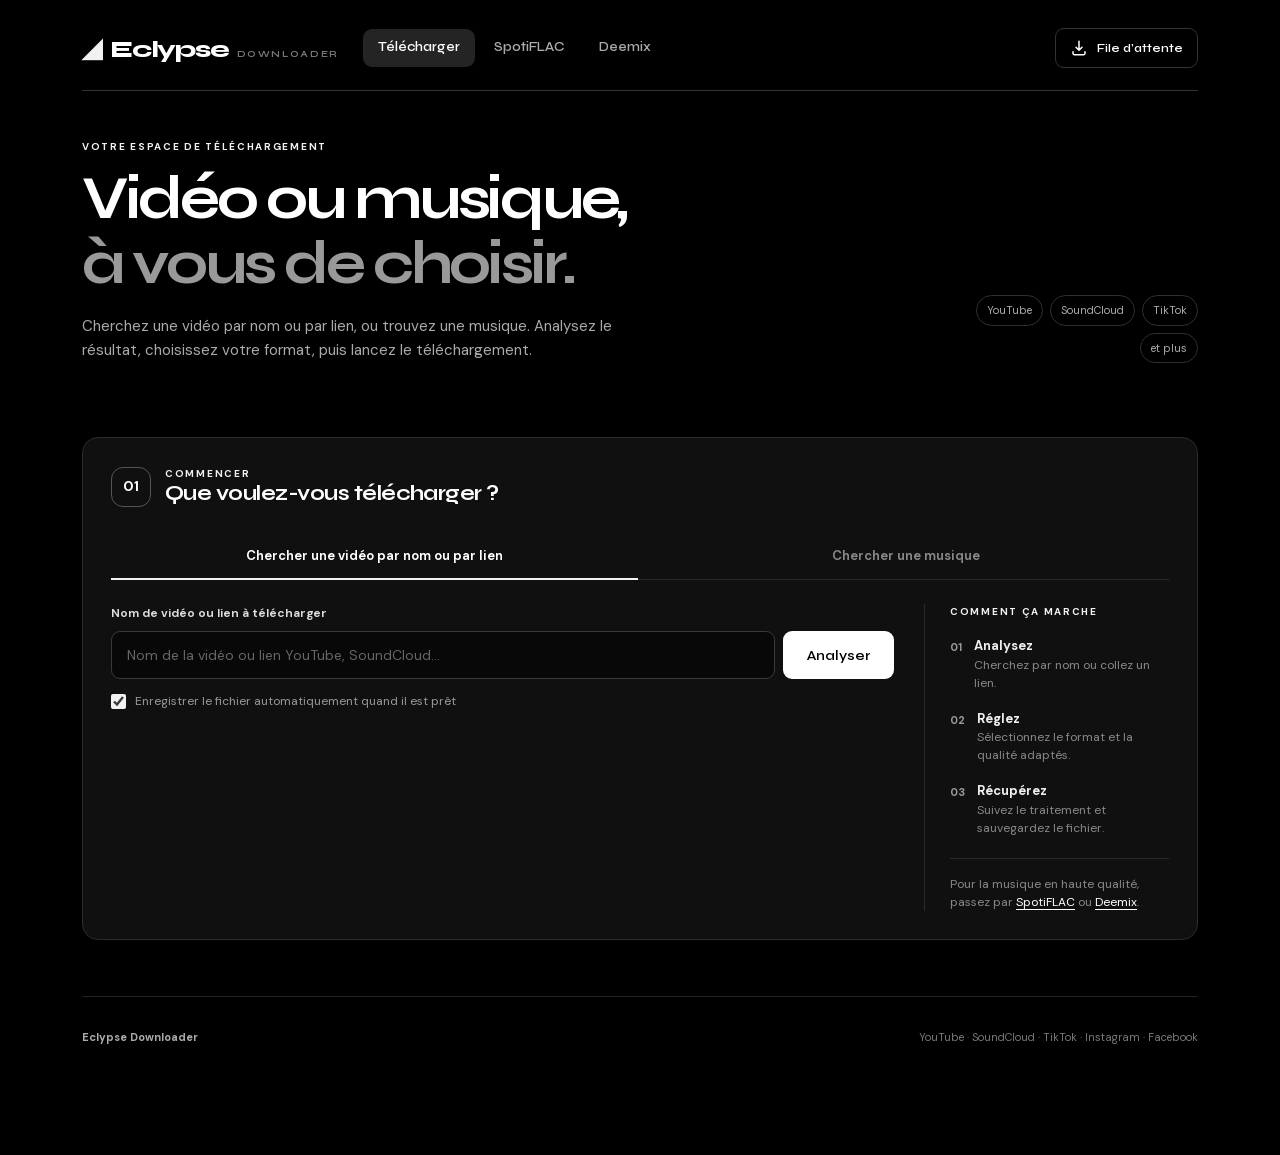
==== commit f47232f8: "Restore download queue and refine search interface" ====
--- a/templates/index.html
+++ b/templates/index.html
@@ -4,7 +4,7 @@
   <meta charset="UTF-8">
   <meta name="viewport" content="width=device-width, initial-scale=1.0">
   <title>Eclypse Downloader</title>
-  <link rel="stylesheet" href="/static/style.css?v=8">
+  <link rel="stylesheet" href="/static/style.css?v=9">
 </head>
 <body>
 
@@ -18,12 +18,13 @@
           <a href="/spotify">SpotiFLAC</a>
           <a href="/deemix">Deemix</a>
         </nav>
+        <div class="header-actions" aria-label="Téléchargements"></div>
       </div>
       <div class="home-hero">
         <div>
           <p class="eyebrow">VOTRE ESPACE DE TÉLÉCHARGEMENT</p>
           <h1>Vidéo ou musique,<br><span>à vous de choisir.</span></h1>
-          <p class="hero-description">Collez un lien ou recherchez un titre. Analysez le résultat, choisissez votre format, puis lancez le téléchargement.</p>
+          <p class="hero-description">Cherchez une vidéo par nom ou par lien, ou trouvez une musique. Analysez le résultat, choisissez votre format, puis lancez le téléchargement.</p>
         </div>
         <div class="hero-sources" aria-label="Sources compatibles"><span>YouTube</span><span>SoundCloud</span><span>TikTok</span><span>et plus</span></div>
       </div>
@@ -35,16 +36,16 @@
       <div class="workspace-shell">
         <div class="workspace-heading"><span class="step-number">01</span><div><p class="eyebrow">COMMENCER</p><h2>Que voulez-vous télécharger ?</h2></div></div>
         <div class="mode-tabs" role="tablist" aria-label="Méthode de recherche">
-          <button class="mode-tab active" id="tab-url-btn" data-mode="url" role="tab" aria-controls="sec-url" aria-selected="true">J’ai un lien</button>
-          <button class="mode-tab" id="tab-search-btn" data-mode="search" role="tab" aria-controls="sec-search" aria-selected="false">Je cherche un titre</button>
+          <button class="mode-tab active" id="tab-url-btn" data-mode="url" role="tab" aria-controls="sec-url" aria-selected="true">Chercher une vidéo par nom ou par lien</button>
+          <button class="mode-tab" id="tab-search-btn" data-mode="search" role="tab" aria-controls="sec-search" aria-selected="false">Chercher une musique</button>
         </div>
         <div class="workspace-grid"><div class="workspace-main">
 
       <!-- Mode 1 : URL (Vidéo / Playlist / Spotify Album / Track) -->
       <section id="sec-url" class="mode-sec">
-        <label class="field-label" for="url-input">Lien vidéo, morceau, album ou playlist</label>
+        <label class="field-label" for="url-input">Nom de vidéo ou lien à télécharger</label>
         <div class="input-row">
-          <input type="text" id="url-input" placeholder="https://youtube.com/watch?v=…" autocomplete="off" spellcheck="false">
+          <input type="text" id="url-input" placeholder="Nom de la vidéo ou lien YouTube, SoundCloud…" autocomplete="off" spellcheck="false">
           <button id="fetch-btn">
             <span id="btn-label">Analyser</span>
             <span id="btn-spinner" class="spinner hidden"></span>
@@ -81,7 +82,7 @@
         <div id="music-results" class="results-grid"></div>
         <div id="music-error" class="error hidden" style="margin-top: 12px;"></div>
       </section>
-        </div><aside class="workspace-aside"><p class="eyebrow">COMMENT ÇA MARCHE</p><ol><li><span>01</span><div><strong>Analysez</strong><p>Collez un lien ou choisissez un résultat.</p></div></li><li><span>02</span><div><strong>Réglez</strong><p>Sélectionnez le format et la qualité adaptés.</p></div></li><li><span>03</span><div><strong>Récupérez</strong><p>Suivez le traitement et sauvegardez le fichier.</p></div></li></ol><p class="aside-note">Pour la musique en haute qualité, passez par <a href="/spotify">SpotiFLAC</a> ou <a href="/deemix">Deemix</a>.</p></aside></div>
+        </div><aside class="workspace-aside"><p class="eyebrow">COMMENT ÇA MARCHE</p><ol><li><span>01</span><div><strong>Analysez</strong><p>Cherchez par nom ou collez un lien.</p></div></li><li><span>02</span><div><strong>Réglez</strong><p>Sélectionnez le format et la qualité adaptés.</p></div></li><li><span>03</span><div><strong>Récupérez</strong><p>Suivez le traitement et sauvegardez le fichier.</p></div></li></ol><p class="aside-note">Pour la musique en haute qualité, passez par <a href="/spotify">SpotiFLAC</a> ou <a href="/deemix">Deemix</a>.</p></aside></div>
       </div>
 
       <div id="error-msg" class="error hidden"></div>
@@ -256,8 +257,9 @@
   </div>
 
   <script src="/static/persist.js"></script>
+  <script src="/static/service-history.js?v=1"></script>
   <script src="/static/nav.js"></script>
-  <script src="/static/downloads-queue.js?v=7"></script>
-  <script src="/static/app.js?v=7"></script>
+  <script src="/static/downloads-queue.js?v=8"></script>
+  <script src="/static/app.js?v=9"></script>
 </body>
 </html>
--- a/static/style.css
+++ b/static/style.css
@@ -196,11 +196,12 @@
   font-weight: 600;
   padding: 13px 24px;
   cursor: pointer;
-  transition: opacity 0.15s;
+  transition: opacity 0.15s, transform 0.18s ease;
   white-space: nowrap;
 }
 
-.input-row button:hover   { opacity: 0.85; }
+.input-row button:hover:not(:disabled) { opacity: 0.9; transform: translateY(-2px); }
+.input-row button:active:not(:disabled) { transform: translateY(0); }
 .input-row button:disabled { opacity: 0.4; cursor: not-allowed; }
 
 /* ─── Auto-download toggle ────────────────── */
@@ -1081,18 +1082,24 @@
   display: flex;
   align-items: center;
   justify-content: center;
+  gap: 9px;
   position: relative;
-  width: 34px;
-  height: 34px;
+  min-height: 40px;
+  padding: 0 14px;
   flex-shrink: 0;
   background: transparent;
   border: 1px solid var(--border2);
-  border-radius: 3px;
+  border-radius: 9px;
   color: var(--text);
-  cursor: pointer;
-  transition: all 0.15s;
-}
-.dlq-btn:hover, .dlq-btn[aria-expanded="true"] { border-color: #555; }
+  font: 600 12px 'Syne', 'DM Sans', sans-serif;
+  cursor: pointer;
+  transition: border-color 0.18s, background 0.18s, transform 0.18s;
+}
+.dlq-btn:hover, .dlq-btn[aria-expanded="true"] { border-color: #777; background: #191919; }
+.dlq-btn:hover { transform: translateY(-2px); }
+.dlq-btn:active { transform: translateY(0); }
+.dlq-btn svg { flex-shrink: 0; }
+.dlq-btn-label { white-space: nowrap; }
 
 .dlq-badge {
   position: absolute;
@@ -1109,6 +1116,7 @@
   line-height: 16px;
   text-align: center;
 }
+.dlq-badge-error { background: #ef4444; color: #fff; }
 
 .dlq-panel {
   position: absolute;
@@ -1118,11 +1126,12 @@
   max-width: 92vw;
   background: var(--card);
   border: 1px solid var(--border2);
-  border-radius: 6px;
+  border-radius: 12px;
   z-index: 30;
   box-shadow: 0 12px 32px rgba(0,0,0,0.5);
   overflow: hidden;
 }
+.dlq-panel:not(.hidden) { animation: uiReveal 0.22s ease-out both; }
 
 .dlq-panel-head {
   display: flex;
@@ -1133,6 +1142,21 @@
   font-size: 13px;
   font-weight: 600;
 }
+.dlq-head-actions { display: flex; align-items: center; gap: 8px; }
+.dlq-panel-close {
+  display: grid;
+  place-items: center;
+  width: 30px;
+  height: 30px;
+  border: 1px solid var(--border2);
+  border-radius: 7px;
+  background: transparent;
+  color: var(--text);
+  font: 22px/1 'DM Sans', sans-serif;
+  cursor: pointer;
+  transition: background 0.18s, border-color 0.18s;
+}
+.dlq-panel-close:hover { background: #222; border-color: #777; }
 
 .dlq-list {
   max-height: 480px;
@@ -1209,6 +1233,18 @@
 .dlq-status-done { color: #4ade80; }
 .dlq-status-error { color: #f87171; }
 .dlq-status-warn { color: #eab308; white-space: normal; line-height: 1.4; }
+.dlq-error-detail {
+  margin-top: 6px;
+  padding: 8px 10px;
+  border-left: 2px solid #f87171;
+  border-radius: 0 5px 5px 0;
+  background: #211010;
+  color: #ffb6b6;
+  font-size: 11px;
+  line-height: 1.5;
+  white-space: pre-wrap;
+  overflow-wrap: anywhere;
+}
 
 .mini-btn-warn { border-color: #a16207; color: #eab308; }
 .mini-btn-warn:hover { border-color: #eab308; color: #facc15; }
@@ -1295,6 +1331,7 @@
   padding-bottom: 22px;
   border-bottom: 1px solid var(--border2);
 }
+.home-topbar .header-actions { margin-left: auto; min-width: 150px; justify-content: flex-end; }
 .home-brand {
   display: inline-flex;
   align-items: baseline;
@@ -1326,6 +1363,7 @@
   align-items: end;
   gap: 32px;
   padding: 48px 0 42px;
+  animation: uiReveal 0.36s ease-out both;
 }
 .eyebrow { color: #f2f2f2; font-size: 10px; font-weight: 800; letter-spacing: .17em; line-height: 1.5; }
 .home-hero h1 { font-size: clamp(34px, 5vw, 60px); line-height: 1.08; letter-spacing: -.055em; margin: 13px 0 17px; }
@@ -1338,10 +1376,12 @@
 .workspace-heading { display: flex; align-items: center; gap: 14px; margin-bottom: 25px; }
 .workspace-heading h2 { font-size: 21px; letter-spacing: -.025em; line-height: 1.25; }
 .step-number { width: 40px; height: 40px; border: 1px solid #555; border-radius: 12px; color: #fff; display: grid; place-items: center; font-size: 14px; font-weight: 800; flex-shrink: 0; }
-.home-page .mode-tabs { display: flex; gap: 5px; border-bottom: 1px solid #292929; margin-bottom: 24px; }
-.home-page .mode-tab { background: transparent; border: 0; border-bottom: 2px solid transparent; border-radius: 0; color: #888; font: inherit; font-size: 13px; font-weight: 650; padding: 12px 17px; cursor: pointer; margin-bottom: -1px; }
+.home-page .mode-tabs { display: grid; grid-template-columns: repeat(2, minmax(0, 1fr)); gap: 5px; border-bottom: 1px solid #292929; margin-bottom: 24px; }
+.home-page .mode-tab { background: transparent; border: 0; border-bottom: 2px solid transparent; border-radius: 0; color: #888; font: inherit; font-size: 13px; font-weight: 650; line-height: 1.35; min-height: 48px; padding: 10px 12px; cursor: pointer; margin-bottom: -1px; transition: color 0.2s, border-color 0.2s, background 0.2s; }
 .home-page .mode-tab:hover, .home-page .mode-tab:focus-visible { color: #fff; }
 .home-page .mode-tab.active { color: #fff; border-bottom-color: #f2f2f2; }
+.home-page .mode-tab:hover { background: #191919; }
+.home-page .mode-sec:not(.hidden) { animation: uiReveal 0.24s ease-out both; }
 .workspace-grid { display: grid; grid-template-columns: minmax(0, 1fr) 245px; gap: 30px; align-items: start; }
 .workspace-main { min-width: 0; }
 .field-label { display: block; margin-bottom: 9px; font-size: 12px; font-weight: 650; color: #ddd; }
@@ -1353,8 +1393,8 @@
 .home-page .auto-dl-row label { display: inline-flex; align-items: center; gap: 9px; cursor: pointer; }
 .home-page .auto-dl-row input[type="checkbox"] { accent-color: #f2f2f2; }
 .home-page .music-sources { display: flex; flex-wrap: wrap; gap: 8px; margin: 3px 0 16px; }
-.home-page .src-chip { background: transparent; border: 1px solid #404040; border-radius: 999px; color: #aaa; padding: 7px 14px; font: inherit; font-size: 12px; cursor: pointer; }
-.home-page .src-chip:hover { border-color: #888; color: #fff; }
+.home-page .src-chip { background: transparent; border: 1px solid #404040; border-radius: 999px; color: #aaa; padding: 7px 14px; font: inherit; font-size: 12px; cursor: pointer; transition: background 0.18s, border-color 0.18s, color 0.18s, transform 0.18s; }
+.home-page .src-chip:hover { border-color: #888; color: #fff; transform: translateY(-1px); }
 .home-page .src-chip.active { background: #fff; border-color: #fff; color: #000; }
 .workspace-aside { border-left: 1px solid #292929; padding-left: 25px; }
 .workspace-aside ol { list-style: none; margin: 17px 0 21px; display: grid; gap: 17px; }
@@ -1390,6 +1430,8 @@
 .home-page :is(button, a, input):focus-visible { outline: 2px solid #fff; outline-offset: 3px; }
 
 @media (max-width: 850px) {
+  .home-topbar { flex-wrap: wrap; gap: 12px; }
+  .primary-nav { order: 3; width: 100%; overflow-x: auto; }
   .workspace-grid { grid-template-columns: 1fr; }
   .workspace-aside { border-left: 0; border-top: 1px solid #292929; padding: 18px 0 0; }
   .workspace-aside ol { grid-template-columns: repeat(3, 1fr); }
@@ -1422,7 +1464,8 @@
 .service-intro h1 { font-size: clamp(32px, 4vw, 47px); letter-spacing: -.045em; margin: 7px 0 9px; }
 .service-intro .tagline { max-width: 720px; color: #aaa; font-size: 14px; line-height: 1.6; }
 .service-page .beta-badge { margin-left: 4px; vertical-align: middle; border-radius: 5px; }
-.service-entry { border: 1px solid #292929; background: #101010; border-radius: 12px; padding: 22px 24px; }
+.service-entry { border: 1px solid #292929; background: #101010; border-radius: 12px; padding: 22px 24px; animation: uiReveal 0.28s ease-out both; }
+.service-entry:nth-of-type(2) { animation-delay: 0.05s; }
 .service-entry h2 { font-size: 19px; letter-spacing: -.02em; margin: 5px 0 16px; }
 .service-entry .input-row { margin-bottom: 0; }
 .service-entry .auto-dl-row { margin: 16px 0; }
@@ -1440,3 +1483,12 @@
 .mode-tab, .primary-nav a, .input-row button, .src-chip {
   font-family: 'Syne', 'DM Sans', sans-serif;
 }
+
+@keyframes uiReveal {
+  from { opacity: 0; transform: translateY(8px); }
+  to { opacity: 1; transform: translateY(0); }
+}
+
+@media (prefers-reduced-motion: reduce) {
+  *, *::before, *::after { animation-duration: 0.01ms !important; transition-duration: 0.01ms !important; }
+}
